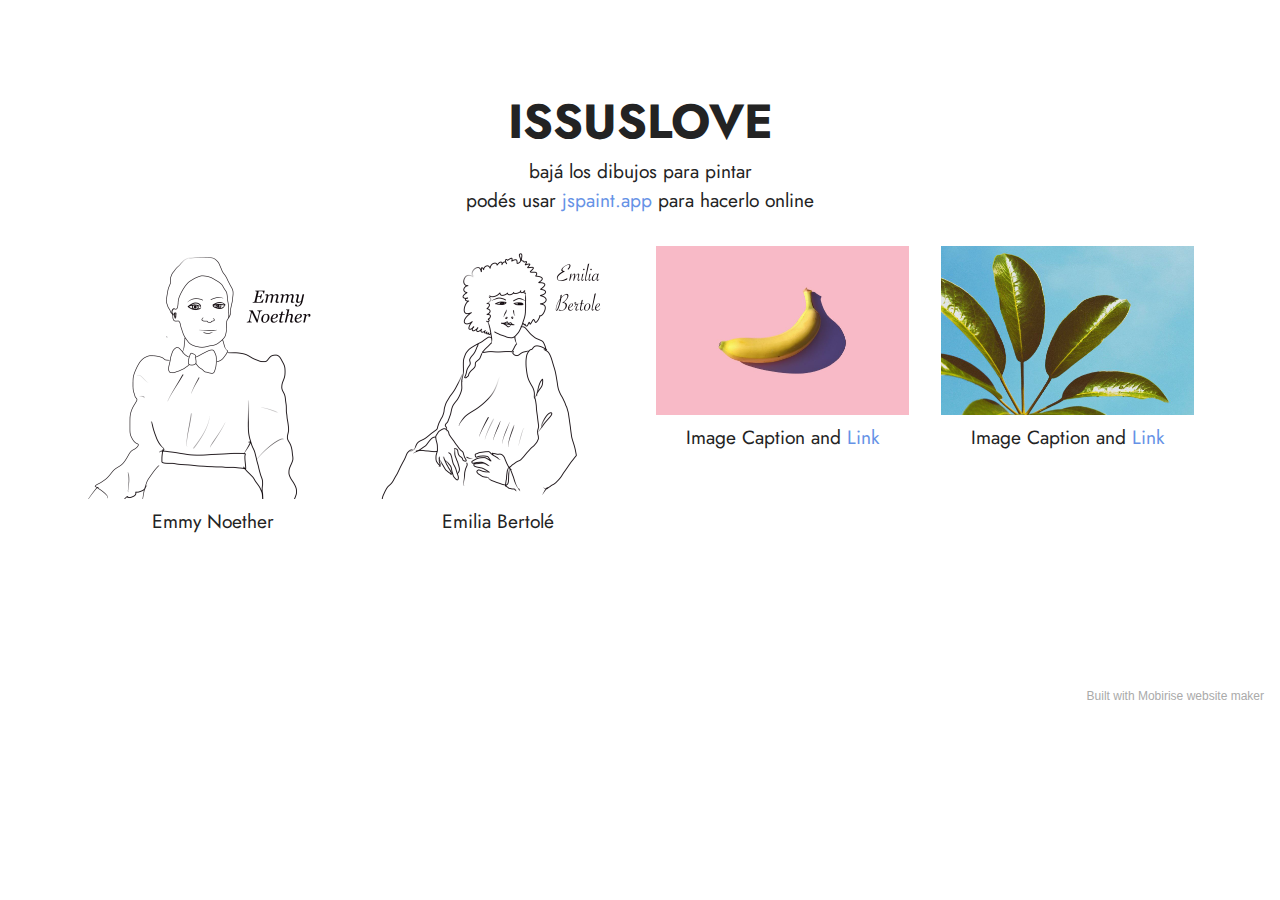
==== index.html @ 155d6efa "Emilia" ====
<!DOCTYPE html>
<html  >
<head>
  <!-- Site made with Mobirise Website Builder v5.3.0, https://mobirise.com -->
  <meta charset="UTF-8">
  <meta http-equiv="X-UA-Compatible" content="IE=edge">
  <meta name="generator" content="Mobirise v5.3.0, mobirise.com">
  <meta name="viewport" content="width=device-width, initial-scale=1, minimum-scale=1">
  <link rel="shortcut icon" href="assets/images/logo5.png" type="image/x-icon">
  <meta name="description" content="">
  
  
  <title>IssusLove</title>
  <link rel="stylesheet" href="assets/web/assets/mobirise-icons2/mobirise2.css">
  <link rel="stylesheet" href="assets/tether/tether.min.css">
  <link rel="stylesheet" href="assets/bootstrap/css/bootstrap.min.css">
  <link rel="stylesheet" href="assets/bootstrap/css/bootstrap-grid.min.css">
  <link rel="stylesheet" href="assets/bootstrap/css/bootstrap-reboot.min.css">
  <link rel="stylesheet" href="assets/theme/css/style.css">
  <link rel="preload" as="style" href="assets/mobirise/css/mbr-additional.css"><link rel="stylesheet" href="assets/mobirise/css/mbr-additional.css" type="text/css">
  
  
  
  
</head>
<body>
  
  <section class="gallery5 mbr-gallery cid-ssvlmfE2ii" id="gallery5-q">
    

    

    <div class="container">
        <div class="mbr-section-head">
            <h3 class="mbr-section-title mbr-fonts-style align-center m-0 display-2"><strong>ISSUSLOVE</strong></h3>
            <h4 class="mbr-section-subtitle mbr-fonts-style align-center mb-0 mt-2 display-7">bajá los dibujos para pintar<br>podés usar<a href="http://jspaint.app" class="text-primary" target="_blank"> jspaint.app</a> para hacerlo online</h4>
        </div>
        <div class="row mbr-gallery mt-4">
            <div class="col-12 col-md-6 col-lg-3 item gallery-image">
                <div class="item-wrapper" data-toggle="modal" data-target="#ssvDcopRQl-modal">
                    <img class="w-100" src="assets/images/emmy-506x506.png" alt="" data-slide-to="0" data-target="#lb-ssvDcopRQl">
                    <div class="icon-wrapper">
                        <span class="mobi-mbri mobi-mbri-search mbr-iconfont mbr-iconfont-btn"></span>
                    </div>
                </div>
                <h6 class="mbr-item-subtitle mbr-fonts-style align-center mb-2 mt-2 display-7">Emmy Noether</h6>
            </div>
            <div class="col-12 col-md-6 col-lg-3 item gallery-image">
                <div class="item-wrapper" data-toggle="modal" data-target="#ssvDcopRQl-modal">
                    <img class="w-100" src="assets/images/emilia-506x506.png" alt="" data-slide-to="1" data-target="#lb-ssvDcopRQl">
                    <div class="icon-wrapper">
                        <span class="mobi-mbri mobi-mbri-search mbr-iconfont mbr-iconfont-btn"></span>
                    </div>
                </div>
                <h6 class="mbr-item-subtitle mbr-fonts-style align-center mb-2 mt-2 display-7">Emilia Bertolé</h6>
            </div>
            <div class="col-12 col-md-6 col-lg-3 item gallery-image">
                <div class="item-wrapper" data-toggle="modal" data-target="#ssvDcopRQl-modal">
                    <img class="w-100" src="assets/images/features3.jpg" alt="" data-slide-to="2" data-target="#lb-ssvDcopRQl">
                    <div class="icon-wrapper">
                        <span class="mobi-mbri mobi-mbri-search mbr-iconfont mbr-iconfont-btn"></span>
                    </div>
                </div>
                <h6 class="mbr-item-subtitle mbr-fonts-style align-center mb-2 mt-2 display-7">
                    Image Caption and <a href="#" class="text-primary">Link</a>
                </h6>
            </div>
            <div class="col-12 col-md-6 col-lg-3 item gallery-image">
                <div class="item-wrapper" data-toggle="modal" data-target="#ssvDcopRQl-modal">
                    <img class="w-100" src="assets/images/features4.jpg" alt="" data-slide-to="3" data-target="#lb-ssvDcopRQl">
                    <div class="icon-wrapper">
                        <span class="mobi-mbri mobi-mbri-search mbr-iconfont mbr-iconfont-btn"></span>
                    </div>
                </div>
                <h6 class="mbr-item-subtitle mbr-fonts-style align-center mb-2 mt-2 display-7">
                    Image Caption and <a href="#" class="text-primary">Link</a>
                </h6>
            </div>
        </div>

        <div class="modal mbr-slider" tabindex="-1" role="dialog" aria-hidden="true" id="ssvDcopRQl-modal">
            <div class="modal-dialog" role="document">
                <div class="modal-content">
                    <div class="modal-body">
                        <div class="carousel slide" id="lb-ssvDcopRQl" data-interval="5000">
                            <div class="carousel-inner">
                                <div class="carousel-item active">
                                    <img class="d-block w-100" src="assets/images/emmy-506x506.png" alt="">
                                </div>
                                <div class="carousel-item">
                                    <img class="d-block w-100" src="assets/images/emilia-506x506.png" alt="">
                                </div>
                                <div class="carousel-item">
                                    <img class="d-block w-100" src="assets/images/features3.jpg" alt="">
                                </div>
                                <div class="carousel-item">
                                    <img class="d-block w-100" src="assets/images/features4.jpg" alt="">
                                </div>
                            </div>
                            <ol class="carousel-indicators">
                                <li data-slide-to="0" class="active" data-target="#lb-ssvDcopRQl"></li>
                                <li data-slide-to="1" data-target="#lb-ssvDcopRQl"></li>
                                <li data-slide-to="2" data-target="#lb-ssvDcopRQl"></li>
                                <li data-slide-to="3" data-target="#lb-ssvDcopRQl"></li>
                            </ol>
                            <a role="button" href="" class="close" data-dismiss="modal" aria-label="Close">
                            </a>
                            <a class="carousel-control-prev carousel-control" role="button" data-slide="prev" href="#lb-ssvDcopRQl">
                                <span class="mobi-mbri mobi-mbri-arrow-prev" aria-hidden="true"></span>
                                <span class="sr-only">Previous</span>
                            </a>
                            <a class="carousel-control-next carousel-control" role="button" data-slide="next" href="#lb-ssvDcopRQl">
                                <span class="mobi-mbri mobi-mbri-arrow-next" aria-hidden="true"></span>
                                <span class="sr-only">Next</span>
                            </a>
                        </div>
                    </div>
                </div>
            </div>
        </div>
    </div>
</section><section style="background-color: #fff; font-family: -apple-system, BlinkMacSystemFont, 'Segoe UI', 'Roboto', 'Helvetica Neue', Arial, sans-serif; color:#aaa; font-size:12px; padding: 0; align-items: center; display: flex;"><a href="https://mobirise.site/q" style="flex: 1 1; height: 3rem; padding-left: 1rem;"></a><p style="flex: 0 0 auto; margin:0; padding-right:1rem;"><a href="https://mobirise.site/i" style="color:#aaa;">Built with Mobirise</a> website maker</p></section><script src="assets/web/assets/jquery/jquery.min.js"></script>  <script src="assets/popper/popper.min.js"></script>  <script src="assets/tether/tether.min.js"></script>  <script src="assets/bootstrap/js/bootstrap.min.js"></script>  <script src="assets/smoothscroll/smooth-scroll.js"></script>  <script src="assets/theme/js/script.js"></script>  
  
  
</body>
</html>
---- assets/web/assets/mobirise-icons2/mobirise2.css ----
@font-face {
  font-family: 'Moririse2';
  font-display: swap;
  src:  url('mobirise2.eot?f2bix4');
  src:  url('mobirise2.eot?f2bix4#iefix') format('embedded-opentype'),
    url('mobirise2.ttf?f2bix4') format('truetype'),
    url('mobirise2.woff?f2bix4') format('woff'),
    url('mobirise2.svg?f2bix4#mobirise2') format('svg');
  font-weight: normal;
  font-style: normal;
}

[class^="mobi-"], [class*=" mobi-"] {
  /* use !important to prevent issues with browser extensions that change fonts */
  font-family: 'Moririse2' !important;
  speak: none;
  font-style: normal;
  font-weight: normal;
  font-variant: normal;
  text-transform: none;
  line-height: 1;

  /* Better Font Rendering =========== */
  -webkit-font-smoothing: antialiased;
  -moz-osx-font-smoothing: grayscale;
}

.mobi-mbri-add-submenu:before {
  content: "\e900";
}
.mobi-mbri-alert:before {
  content: "\e901";
}
.mobi-mbri-align-center:before {
  content: "\e902";
}
.mobi-mbri-align-justify:before {
  content: "\e903";
}
.mobi-mbri-align-left:before {
  content: "\e904";
}
.mobi-mbri-align-right:before {
  content: "\e905";
}
.mobi-mbri-android:before {
  content: "\e906";
}
.mobi-mbri-apple:before {
  content: "\e907";
}
.mobi-mbri-arrow-down:before {
  content: "\e908";
}
.mobi-mbri-arrow-next:before {
  content: "\e909";
}
.mobi-mbri-arrow-prev:before {
  content: "\e90a";
}
.mobi-mbri-arrow-up:before {
  content: "\e90b";
}
.mobi-mbri-bold:before {
  content: "\e90c";
}
.mobi-mbri-bookmark:before {
  content: "\e90d";
}
.mobi-mbri-bootstrap:before {
  content: "\e90e";
}
.mobi-mbri-briefcase:before {
  content: "\e90f";
}
.mobi-mbri-browse:before {
  content: "\e910";
}
.mobi-mbri-bulleted-list:before {
  content: "\e911";
}
.mobi-mbri-calendar:before {
  content: "\e912";
}
.mobi-mbri-camera:before {
  content: "\e913";
}
.mobi-mbri-cart-add:before {
  content: "\e914";
}
.mobi-mbri-cart-full:before {
  content: "\e915";
}
.mobi-mbri-cash:before {
  content: "\e916";
}
.mobi-mbri-change-style:before {
  content: "\e917";
}
.mobi-mbri-chat:before {
  content: "\e918";
}
.mobi-mbri-clock:before {
  content: "\e919";
}
.mobi-mbri-close:before {
  content: "\e91a";
}
.mobi-mbri-cloud:before {
  content: "\e91b";
}
.mobi-mbri-code:before {
  content: "\e91c";
}
.mobi-mbri-contact-form:before {
  content: "\e91d";
}
.mobi-mbri-credit-card:before {
  content: "\e91e";
}
.mobi-mbri-cursor-click:before {
  content: "\e91f";
}
.mobi-mbri-cust-feedback:before {
  content: "\e920";
}
.mobi-mbri-database:before {
  content: "\e921";
}
.mobi-mbri-delivery:before {
  content: "\e922";
}
.mobi-mbri-desktop:before {
  content: "\e923";
}
.mobi-mbri-devices:before {
  content: "\e924";
}
.mobi-mbri-down:before {
  content: "\e925";
}
.mobi-mbri-download-2:before {
  content: "\e926";
}
.mobi-mbri-download:before {
  content: "\e927";
}
.mobi-mbri-drag-n-drop-2:before {
  content: "\e928";
}
.mobi-mbri-drag-n-drop:before {
  content: "\e929";
}
.mobi-mbri-edit-2:before {
  content: "\e92a";
}
.mobi-mbri-edit:before {
  content: "\e92b";
}
.mobi-mbri-error:before {
  content: "\e92c";
}
.mobi-mbri-extension:before {
  content: "\e92d";
}
.mobi-mbri-features:before {
  content: "\e92e";
}
.mobi-mbri-file:before {
  content: "\e92f";
}
.mobi-mbri-flag:before {
  content: "\e930";
}
.mobi-mbri-folder:before {
  content: "\e931";
}
.mobi-mbri-gift:before {
  content: "\e932";
}
.mobi-mbri-github:before {
  content: "\e933";
}
.mobi-mbri-globe-2:before {
  content: "\e934";
}
.mobi-mbri-globe:before {
  content: "\e935";
}
.mobi-mbri-growing-chart:before {
  content: "\e936";
}
.mobi-mbri-hearth:before {
  content: "\e937";
}
.mobi-mbri-help:before {
  content: "\e938";
}
.mobi-mbri-home:before {
  content: "\e939";
}
.mobi-mbri-hot-cup:before {
  content: "\e93a";
}
.mobi-mbri-idea:before {
  content: "\e93b";
}
.mobi-mbri-image-gallery:before {
  content: "\e93c";
}
.mobi-mbri-image-slider:before {
  content: "\e93d";
}
.mobi-mbri-info:before {
  content: "\e93e";
}
.mobi-mbri-italic:before {
  content: "\e93f";
}
.mobi-mbri-key:before {
  content: "\e940";
}
.mobi-mbri-laptop:before {
  content: "\e941";
}
.mobi-mbri-layers:before {
  content: "\e942";
}
.mobi-mbri-left-right:before {
  content: "\e943";
}
.mobi-mbri-left:before {
  content: "\e944";
}
.mobi-mbri-letter:before {
  content: "\e945";
}
.mobi-mbri-like:before {
  content: "\e946";
}
.mobi-mbri-link:before {
  content: "\e947";
}
.mobi-mbri-lock:before {
  content: "\e948";
}
.mobi-mbri-login:before {
  content: "\e949";
}
.mobi-mbri-logout:before {
  content: "\e94a";
}
.mobi-mbri-magic-stick:before {
  content: "\e94b";
}
.mobi-mbri-map-pin:before {
  content: "\e94c";
}
.mobi-mbri-menu:before {
  content: "\e94d";
}
.mobi-mbri-mobile-2:before {
  content: "\e94e";
}
.mobi-mbri-mobile-horizontal:before {
  content: "\e94f";
}
.mobi-mbri-mobile:before {
  content: "\e950";
}
.mobi-mbri-mobirise:before {
  content: "\e951";
}
.mobi-mbri-more-horizontal:before {
  content: "\e952";
}
.mobi-mbri-more-vertical:before {
  content: "\e953";
}
.mobi-mbri-music:before {
  content: "\e954";
}
.mobi-mbri-new-file:before {
  content: "\e955";
}
.mobi-mbri-numbered-list:before {
  content: "\e956";
}
.mobi-mbri-opened-folder:before {
  content: "\e957";
}
.mobi-mbri-pages:before {
  content: "\e958";
}
.mobi-mbri-paper-plane:before {
  content: "\e959";
}
.mobi-mbri-paperclip:before {
  content: "\e95a";
}
.mobi-mbri-phone:before {
  content: "\e95b";
}
.mobi-mbri-photo:before {
  content: "\e95c";
}
.mobi-mbri-photos:before {
  content: "\e95d";
}
.mobi-mbri-pin:before {
  content: "\e95e";
}
.mobi-mbri-play:before {
  content: "\e95f";
}
.mobi-mbri-plus:before {
  content: "\e960";
}
.mobi-mbri-preview:before {
  content: "\e961";
}
.mobi-mbri-print:before {
  content: "\e962";
}
.mobi-mbri-protect:before {
  content: "\e963";
}
.mobi-mbri-question:before {
  content: "\e964";
}
.mobi-mbri-quote-left:before {
  content: "\e965";
}
.mobi-mbri-quote-right:before {
  content: "\e966";
}
.mobi-mbri-redo:before {
  content: "\e967";
}
.mobi-mbri-refresh:before {
  content: "\e968";
}
.mobi-mbri-responsive-2:before {
  content: "\e969";
}
.mobi-mbri-responsive:before {
  content: "\e96a";
}
.mobi-mbri-right:before {
  content: "\e96b";
}
.mobi-mbri-rocket:before {
  content: "\e96c";
}
.mobi-mbri-sad-face:before {
  content: "\e96d";
}
.mobi-mbri-sale:before {
  content: "\e96e";
}
.mobi-mbri-save:before {
  content: "\e96f";
}
.mobi-mbri-search:before {
  content: "\e970";
}
.mobi-mbri-setting-2:before {
  content: "\e971";
}
.mobi-mbri-setting-3:before {
  content: "\e972";
}
.mobi-mbri-setting:before {
  content: "\e973";
}
.mobi-mbri-share:before {
  content: "\e974";
}
.mobi-mbri-shopping-bag:before {
  content: "\e975";
}
.mobi-mbri-shopping-basket:before {
  content: "\e976";
}
.mobi-mbri-shopping-cart:before {
  content: "\e977";
}
.mobi-mbri-sites:before {
  content: "\e978";
}
.mobi-mbri-smile-face:before {
  content: "\e979";
}
.mobi-mbri-speed:before {
  content: "\e97a";
}
.mobi-mbri-star:before {
  content: "\e97b";
}
.mobi-mbri-success:before {
  content: "\e97c";
}
.mobi-mbri-sun:before {
  content: "\e97d";
}
.mobi-mbri-sun2:before {
  content: "\e97e";
}
.mobi-mbri-tablet-vertical:before {
  content: "\e97f";
}
.mobi-mbri-tablet:before {
  content: "\e980";
}
.mobi-mbri-target:before {
  content: "\e981";
}
.mobi-mbri-timer:before {
  content: "\e982";
}
.mobi-mbri-to-ftp:before {
  content: "\e983";
}
.mobi-mbri-to-local-drive:before {
  content: "\e984";
}
.mobi-mbri-touch-swipe:before {
  content: "\e985";
}
.mobi-mbri-touch:before {
  content: "\e986";
}
.mobi-mbri-trash:before {
  content: "\e987";
}
.mobi-mbri-underline:before {
  content: "\e988";
}
.mobi-mbri-undo:before {
  content: "\e989";
}
.mobi-mbri-unlink:before {
  content: "\e98a";
}
.mobi-mbri-unlock:before {
  content: "\e98b";
}
.mobi-mbri-up-down:before {
  content: "\e98c";
}
.mobi-mbri-up:before {
  content: "\e98d";
}
.mobi-mbri-update:before {
  content: "\e98e";
}
.mobi-mbri-upload-2:before {
  content: "\e98f";
}
.mobi-mbri-upload:before {
  content: "\e990";
}
.mobi-mbri-user-2:before {
  content: "\e991";
}
.mobi-mbri-user:before {
  content: "\e992";
}
.mobi-mbri-users:before {
  content: "\e993";
}
.mobi-mbri-video-play:before {
  content: "\e994";
}
.mobi-mbri-video:before {
  content: "\e995";
}
.mobi-mbri-watch:before {
  content: "\e996";
}
.mobi-mbri-website-theme-2:before {
  content: "\e997";
}
.mobi-mbri-website-theme:before {
  content: "\e998";
}
.mobi-mbri-wifi:before {
  content: "\e999";
}
.mobi-mbri-windows:before {
  content: "\e99a";
}
.mobi-mbri-zoom-in:before {
  content: "\e99b";
}
.mobi-mbri-zoom-out:before {
  content: "\e99c";
}
---- assets/theme/css/style.css ----
@charset "UTF-8";
section {
  background-color: #ffffff;
}

body {
  font-style: normal;
  line-height: 1.5;
  font-weight: 400;
  color: #232323;
  position: relative;
}

section,
.container,
.container-fluid {
  position: relative;
  word-wrap: break-word;
}

a.mbr-iconfont:hover {
  text-decoration: none;
}

.article .lead p,
.article .lead ul,
.article .lead ol,
.article .lead pre,
.article .lead blockquote {
  margin-bottom: 0;
}

a {
  font-style: normal;
  font-weight: 400;
  cursor: pointer;
}
a, a:hover {
  text-decoration: none;
}

.mbr-section-title {
  font-style: normal;
  line-height: 1.3;
}

.mbr-section-subtitle {
  line-height: 1.3;
}

.mbr-text {
  font-style: normal;
  line-height: 1.7;
}

h1,
h2,
h3,
h4,
h5,
h6,
.display-1,
.display-2,
.display-4,
.display-5,
.display-7,
span,
p,
a {
  line-height: 1;
  word-break: break-word;
  word-wrap: break-word;
  font-weight: 400;
}

b,
strong {
  font-weight: bold;
}

input:-webkit-autofill, input:-webkit-autofill:hover, input:-webkit-autofill:focus, input:-webkit-autofill:active {
  transition-delay: 9999s;
  -webkit-transition-property: background-color, color;
  transition-property: background-color, color;
}

textarea[type=hidden] {
  display: none;
}

section {
  background-position: 50% 50%;
  background-repeat: no-repeat;
  background-size: cover;
}
section .mbr-background-video,
section .mbr-background-video-preview {
  position: absolute;
  bottom: 0;
  left: 0;
  right: 0;
  top: 0;
}

.hidden {
  visibility: hidden;
}

.mbr-z-index20 {
  z-index: 20;
}

/*! Base colors */
.mbr-white {
  color: #ffffff;
}

.mbr-black {
  color: #111111;
}

.mbr-bg-white {
  background-color: #ffffff;
}

.mbr-bg-black {
  background-color: #000000;
}

/*! Text-aligns */
.align-left {
  text-align: left;
}

.align-center {
  text-align: center;
}

.align-right {
  text-align: right;
}

/*! Font-weight  */
.mbr-light {
  font-weight: 300;
}

.mbr-regular {
  font-weight: 400;
}

.mbr-semibold {
  font-weight: 500;
}

.mbr-bold {
  font-weight: 700;
}

/*! Media  */
.media-content {
  flex-basis: 100%;
}

.media-container-row {
  display: flex;
  flex-direction: row;
  flex-wrap: wrap;
  justify-content: center;
  align-content: center;
  align-items: start;
}
.media-container-row .media-size-item {
  width: 400px;
}

.media-container-column {
  display: flex;
  flex-direction: column;
  flex-wrap: wrap;
  justify-content: center;
  align-content: center;
  align-items: stretch;
}
.media-container-column > * {
  width: 100%;
}

@media (min-width: 992px) {
  .media-container-row {
    flex-wrap: nowrap;
  }
}
figure {
  margin-bottom: 0;
  overflow: hidden;
}

figure[mbr-media-size] {
  transition: width 0.1s;
}

img,
iframe {
  display: block;
  width: 100%;
}

.card {
  background-color: transparent;
  border: none;
}

.card-box {
  width: 100%;
}

.card-img {
  text-align: center;
  flex-shrink: 0;
  -webkit-flex-shrink: 0;
}

.media {
  max-width: 100%;
  margin: 0 auto;
}

.mbr-figure {
  align-self: center;
}

.media-container > div {
  max-width: 100%;
}

.mbr-figure img,
.card-img img {
  width: 100%;
}

@media (max-width: 991px) {
  .media-size-item {
    width: auto !important;
  }

  .media {
    width: auto;
  }

  .mbr-figure {
    width: 100% !important;
  }
}
/*! Buttons */
.mbr-section-btn {
  margin-left: -0.6rem;
  margin-right: -0.6rem;
  font-size: 0;
}

.btn {
  font-weight: 600;
  border-width: 1px;
  font-style: normal;
  margin: 0.6rem 0.6rem;
  white-space: normal;
  transition: all 0.2s ease-in-out;
  display: inline-flex;
  align-items: center;
  justify-content: center;
  word-break: break-word;
}

.btn-sm {
  font-weight: 600;
  letter-spacing: 0px;
  transition: all 0.3s ease-in-out;
}

.btn-md {
  font-weight: 600;
  letter-spacing: 0px;
  transition: all 0.3s ease-in-out;
}

.btn-lg {
  font-weight: 600;
  letter-spacing: 0px;
  transition: all 0.3s ease-in-out;
}

.btn-form {
  margin: 0;
}
.btn-form:hover {
  cursor: pointer;
}

nav .mbr-section-btn {
  margin-left: 0rem;
  margin-right: 0rem;
}

/*! Btn icon margin */
.btn .mbr-iconfont,
.btn.btn-sm .mbr-iconfont {
  order: 1;
  cursor: pointer;
  margin-left: 0.5rem;
  vertical-align: sub;
}

.btn.btn-md .mbr-iconfont,
.btn.btn-md .mbr-iconfont {
  margin-left: 0.8rem;
}

.mbr-regular {
  font-weight: 400;
}

.mbr-semibold {
  font-weight: 500;
}

.mbr-bold {
  font-weight: 700;
}

[type=submit] {
  -webkit-appearance: none;
}

/*! Full-screen */
.mbr-fullscreen .mbr-overlay {
  min-height: 100vh;
}

.mbr-fullscreen {
  display: flex;
  display: -moz-flex;
  display: -ms-flex;
  display: -o-flex;
  align-items: center;
  min-height: 100vh;
  padding-top: 3rem;
  padding-bottom: 3rem;
}

/*! Map */
.map {
  height: 25rem;
  position: relative;
}
.map iframe {
  width: 100%;
  height: 100%;
}

/*! Scroll to top arrow */
.mbr-arrow-up {
  bottom: 25px;
  right: 90px;
  position: fixed;
  text-align: right;
  z-index: 5000;
  color: #ffffff;
  font-size: 22px;
}

.mbr-arrow-up a {
  background: rgba(0, 0, 0, 0.2);
  border-radius: 50%;
  color: #fff;
  display: inline-block;
  height: 60px;
  width: 60px;
  border: 2px solid #fff;
  outline-style: none !important;
  position: relative;
  text-decoration: none;
  transition: all 0.3s ease-in-out;
  cursor: pointer;
  text-align: center;
}
.mbr-arrow-up a:hover {
  background-color: rgba(0, 0, 0, 0.4);
}
.mbr-arrow-up a i {
  line-height: 60px;
}

.mbr-arrow-up-icon {
  display: block;
  color: #fff;
}

.mbr-arrow-up-icon::before {
  content: "›";
  display: inline-block;
  font-family: serif;
  font-size: 22px;
  line-height: 1;
  font-style: normal;
  position: relative;
  top: 6px;
  left: -4px;
  transform: rotate(-90deg);
}

/*! Arrow Down */
.mbr-arrow {
  position: absolute;
  bottom: 45px;
  left: 50%;
  width: 60px;
  height: 60px;
  cursor: pointer;
  background-color: rgba(80, 80, 80, 0.5);
  border-radius: 50%;
  transform: translateX(-50%);
}
@media (max-width: 767px) {
  .mbr-arrow {
    display: none;
  }
}
.mbr-arrow > a {
  display: inline-block;
  text-decoration: none;
  outline-style: none;
  -webkit-animation: arrowdown 1.7s ease-in-out infinite;
          animation: arrowdown 1.7s ease-in-out infinite;
  color: #ffffff;
}
.mbr-arrow > a > i {
  position: absolute;
  top: -2px;
  left: 15px;
  font-size: 2rem;
}

#scrollToTop a i::before {
  content: "";
  position: absolute;
  display: block;
  border-bottom: 2.5px solid #fff;
  border-left: 2.5px solid #fff;
  width: 27.8%;
  height: 27.8%;
  left: 50%;
  top: 51%;
  transform: translateY(-30%) translateX(-50%) rotate(135deg);
}

@keyframes arrowdown {
  0% {
    transform: translateY(0px);
  }
  50% {
    transform: translateY(-5px);
  }
  100% {
    transform: translateY(0px);
  }
}
@-webkit-keyframes arrowdown {
  0% {
    transform: translateY(0px);
  }
  50% {
    transform: translateY(-5px);
  }
  100% {
    transform: translateY(0px);
  }
}
@media (max-width: 500px) {
  .mbr-arrow-up {
    left: 0;
    right: 0;
    text-align: center;
  }
}
/*Gradients animation*/
@keyframes gradient-animation {
  from {
    background-position: 0% 100%;
    -webkit-animation-timing-function: ease-in-out;
            animation-timing-function: ease-in-out;
  }
  to {
    background-position: 100% 0%;
    -webkit-animation-timing-function: ease-in-out;
            animation-timing-function: ease-in-out;
  }
}
@-webkit-keyframes gradient-animation {
  from {
    background-position: 0% 100%;
    -webkit-animation-timing-function: ease-in-out;
            animation-timing-function: ease-in-out;
  }
  to {
    background-position: 100% 0%;
    -webkit-animation-timing-function: ease-in-out;
            animation-timing-function: ease-in-out;
  }
}
.bg-gradient {
  background-size: 200% 200%;
  animation: gradient-animation 5s infinite alternate;
  -webkit-animation: gradient-animation 5s infinite alternate;
}

.menu .navbar-brand {
  display: -webkit-flex;
}
.menu .navbar-brand span {
  display: flex;
  display: -webkit-flex;
}
.menu .navbar-brand .navbar-caption-wrap {
  display: -webkit-flex;
}
.menu .navbar-brand .navbar-logo img {
  display: -webkit-flex;
  width: auto;
}
@media (min-width: 768px) and (max-width: 991px) {
  .menu .navbar-toggleable-sm .navbar-nav {
    display: -ms-flexbox;
  }
}
@media (max-width: 991px) {
  .menu .navbar-collapse {
    max-height: 93.5vh;
  }
  .menu .navbar-collapse.show {
    overflow: auto;
  }
}
@media (min-width: 992px) {
  .menu .navbar-nav.nav-dropdown {
    display: -webkit-flex;
  }
  .menu .navbar-toggleable-sm .navbar-collapse {
    display: -webkit-flex !important;
  }
  .menu .collapsed .navbar-collapse {
    max-height: 93.5vh;
  }
  .menu .collapsed .navbar-collapse.show {
    overflow: auto;
  }
}
@media (max-width: 767px) {
  .menu .navbar-collapse {
    max-height: 80vh;
  }
}

.nav-link .mbr-iconfont {
  margin-right: 0.5rem;
}

.navbar {
  display: -webkit-flex;
  -webkit-flex-wrap: wrap;
  -webkit-align-items: center;
  -webkit-justify-content: space-between;
}

.navbar-collapse {
  -webkit-flex-basis: 100%;
  -webkit-flex-grow: 1;
  -webkit-align-items: center;
}

.nav-dropdown .link {
  padding: 0.667em 1.667em !important;
  margin: 0 !important;
}

.nav {
  display: -webkit-flex;
  -webkit-flex-wrap: wrap;
}

.row {
  display: -webkit-flex;
  -webkit-flex-wrap: wrap;
}

.justify-content-center {
  -webkit-justify-content: center;
}

.form-inline {
  display: -webkit-flex;
}

.card-wrapper {
  -webkit-flex: 1;
}

.carousel-control {
  z-index: 10;
  display: -webkit-flex;
}

.carousel-controls {
  display: -webkit-flex;
}

.media {
  display: -webkit-flex;
}

.form-group:focus {
  outline: none;
}

.jq-selectbox__select {
  padding: 7px 0;
  position: relative;
}

.jq-selectbox__dropdown {
  overflow: hidden;
  border-radius: 10px;
  position: absolute;
  top: 100%;
  left: 0 !important;
  width: 100% !important;
}

.jq-selectbox__trigger-arrow {
  right: 0;
  transform: translateY(-50%);
}

.jq-selectbox li {
  padding: 1.07em 0.5em;
}

input[type=range] {
  padding-left: 0 !important;
  padding-right: 0 !important;
}

.modal-dialog,
.modal-content {
  height: 100%;
}

.modal-dialog .carousel-inner {
  height: calc(100vh - 1.75rem);
}
@media (max-width: 575px) {
  .modal-dialog .carousel-inner {
    height: calc(100vh - 1rem);
  }
}

.carousel-item {
  text-align: center;
}

.carousel-item img {
  margin: auto;
}

.navbar-toggler {
  align-self: flex-start;
  padding: 0.25rem 0.75rem;
  font-size: 1.25rem;
  line-height: 1;
  background: transparent;
  border: 1px solid transparent;
  border-radius: 0.25rem;
}

.navbar-toggler:focus,
.navbar-toggler:hover {
  text-decoration: none;
}

.navbar-toggler-icon {
  display: inline-block;
  width: 1.5em;
  height: 1.5em;
  vertical-align: middle;
  content: "";
  background: no-repeat center center;
  background-size: 100% 100%;
}

.navbar-toggler-left {
  position: absolute;
  left: 1rem;
}

.navbar-toggler-right {
  position: absolute;
  right: 1rem;
}

.card-img {
  width: auto;
}

.menu .navbar.collapsed:not(.beta-menu) {
  flex-direction: column;
}

.carousel-item.active,
.carousel-item-next,
.carousel-item-prev {
  display: flex;
}

.note-air-layout .dropup .dropdown-menu,
.note-air-layout .navbar-fixed-bottom .dropdown .dropdown-menu {
  bottom: initial !important;
}

html,
body {
  height: auto;
  min-height: 100vh;
}

.dropup .dropdown-toggle::after {
  display: none;
}

.form-asterisk {
  font-family: initial;
  position: absolute;
  top: -2px;
  font-weight: normal;
}

.form-control-label {
  position: relative;
  cursor: pointer;
  margin-bottom: 0.357em;
  padding: 0;
}

.alert {
  color: #ffffff;
  border-radius: 0;
  border: 0;
  font-size: 1.1rem;
  line-height: 1.5;
  margin-bottom: 1.875rem;
  padding: 1.25rem;
  position: relative;
  text-align: center;
}
.alert.alert-form::after {
  background-color: inherit;
  bottom: -7px;
  content: "";
  display: block;
  height: 14px;
  left: 50%;
  margin-left: -7px;
  position: absolute;
  transform: rotate(45deg);
  width: 14px;
}

.form-control {
  background-color: #ffffff;
  background-clip: border-box;
  color: #232323;
  line-height: 1rem !important;
  height: auto;
  padding: 0.6rem 1.2rem;
  transition: border-color 0.25s ease 0s;
  border: 1px solid transparent !important;
  border-radius: 4px;
  box-shadow: rgba(0, 0, 0, 0.07) 0px 1px 1px 0px, rgba(0, 0, 0, 0.07) 0px 1px 3px 0px, rgba(0, 0, 0, 0.03) 0px 0px 0px 1px;
}
.form-active .form-control:invalid {
  border-color: red;
}

form .row {
  margin-left: -0.6rem;
  margin-right: -0.6rem;
}
form .row [class*=col] {
  padding-left: 0.6rem;
  padding-right: 0.6rem;
}

form .mbr-section-btn {
  margin: 0;
  padding-left: 0.6rem;
  padding-right: 0.6rem;
}

form .btn {
  display: flex;
  padding: 0.6rem 1.2rem;
  margin: 0;
}

form .form-check-input {
  margin-top: 0.5;
}

textarea.form-control {
  line-height: 1.5rem !important;
}

.form-group {
  margin-bottom: 1.2rem;
}

.form-control,
form .btn {
  min-height: 48px;
}

.gdpr-block label span.textGDPR input[name=gdpr] {
  top: 7px;
}

.form-control:focus {
  box-shadow: none;
}

:focus {
  outline: none;
}

.mbr-overlay {
  background-color: #000;
  bottom: 0;
  left: 0;
  opacity: 0.5;
  position: absolute;
  right: 0;
  top: 0;
  z-index: 0;
  pointer-events: none;
}

blockquote {
  font-style: italic;
  padding: 3rem;
  font-size: 1.09rem;
  position: relative;
  border-left: 3px solid;
}

ul,
ol,
pre,
blockquote {
  margin-bottom: 2.3125rem;
}

.mt-4 {
  margin-top: 2rem !important;
}

.mb-4 {
  margin-bottom: 2rem !important;
}

@media (min-width: 992px) {
  .container {
    padding-left: 16px;
    padding-right: 16px;
  }

  .row {
    margin-left: -16px;
    margin-right: -16px;
  }
  .row > [class*=col] {
    padding-left: 16px;
    padding-right: 16px;
  }
}
@media (min-width: 768px) {
  .container-fluid {
    padding-left: 32px;
    padding-right: 32px;
  }
}
@media (min-width: 768px) and (max-width: 991px) {
  .mbr-container {
    padding-left: 32px;
    padding-right: 32px;
  }
}
@media (max-width: 767px) {
  .mbr-container {
    padding-left: 16px;
    padding-right: 16px;
  }
}
.card-wrapper,
.item-wrapper {
  overflow: hidden;
}

.app-video-wrapper > img {
  opacity: 1;
}.engine {
	position: absolute;
	text-indent: -2400px;
	text-align: center;
	padding: 0;
	top: 0;
	left: -2400px;
}
---- assets/mobirise/css/mbr-additional.css ----
@import url(https://fonts.googleapis.com/css?family=Jost:100,200,300,400,500,600,700,800,900,100i,200i,300i,400i,500i,600i,700i,800i,900i&display=swap);





body {
  font-family: Jost;
}
.display-1 {
  font-family: 'Jost', sans-serif;
  font-size: 4.6rem;
  line-height: 1.1;
}
.display-1 > .mbr-iconfont {
  font-size: 5.75rem;
}
.display-2 {
  font-family: 'Jost', sans-serif;
  font-size: 3rem;
  line-height: 1.1;
}
.display-2 > .mbr-iconfont {
  font-size: 3.75rem;
}
.display-4 {
  font-family: 'Jost', sans-serif;
  font-size: 1.1rem;
  line-height: 1.5;
}
.display-4 > .mbr-iconfont {
  font-size: 1.375rem;
}
.display-5 {
  font-family: 'Jost', sans-serif;
  font-size: 2.2rem;
  line-height: 1.5;
}
.display-5 > .mbr-iconfont {
  font-size: 2.75rem;
}
.display-7 {
  font-family: 'Jost', sans-serif;
  font-size: 1.2rem;
  line-height: 1.5;
}
.display-7 > .mbr-iconfont {
  font-size: 1.5rem;
}
/* ---- Fluid typography for mobile devices ---- */
/* 1.4 - font scale ratio ( bootstrap == 1.42857 ) */
/* 100vw - current viewport width */
/* (48 - 20)  48 == 48rem == 768px, 20 == 20rem == 320px(minimal supported viewport) */
/* 0.65 - min scale variable, may vary */
@media (max-width: 992px) {
  .display-1 {
    font-size: 3.68rem;
  }
}
@media (max-width: 768px) {
  .display-1 {
    font-size: 3.22rem;
    font-size: calc( 2.26rem + (4.6 - 2.26) * ((100vw - 20rem) / (48 - 20)));
    line-height: calc( 1.1 * (2.26rem + (4.6 - 2.26) * ((100vw - 20rem) / (48 - 20))));
  }
  .display-2 {
    font-size: 2.4rem;
    font-size: calc( 1.7rem + (3 - 1.7) * ((100vw - 20rem) / (48 - 20)));
    line-height: calc( 1.3 * (1.7rem + (3 - 1.7) * ((100vw - 20rem) / (48 - 20))));
  }
  .display-4 {
    font-size: 0.88rem;
    font-size: calc( 1.0350000000000001rem + (1.1 - 1.0350000000000001) * ((100vw - 20rem) / (48 - 20)));
    line-height: calc( 1.4 * (1.0350000000000001rem + (1.1 - 1.0350000000000001) * ((100vw - 20rem) / (48 - 20))));
  }
  .display-5 {
    font-size: 1.76rem;
    font-size: calc( 1.42rem + (2.2 - 1.42) * ((100vw - 20rem) / (48 - 20)));
    line-height: calc( 1.4 * (1.42rem + (2.2 - 1.42) * ((100vw - 20rem) / (48 - 20))));
  }
  .display-7 {
    font-size: 0.96rem;
    font-size: calc( 1.07rem + (1.2 - 1.07) * ((100vw - 20rem) / (48 - 20)));
    line-height: calc( 1.4 * (1.07rem + (1.2 - 1.07) * ((100vw - 20rem) / (48 - 20))));
  }
}
/* Buttons */
.btn {
  padding: 0.6rem 1.2rem;
  border-radius: 4px;
}
.btn-sm {
  padding: 0.6rem 1.2rem;
  border-radius: 4px;
}
.btn-md {
  padding: 0.6rem 1.2rem;
  border-radius: 4px;
}
.btn-lg {
  padding: 1rem 2.6rem;
  border-radius: 4px;
}
.bg-primary {
  background-color: #6592e6 !important;
}
.bg-success {
  background-color: #40b0bf !important;
}
.bg-info {
  background-color: #47b5ed !important;
}
.bg-warning {
  background-color: #ffe161 !important;
}
.bg-danger {
  background-color: #ff9966 !important;
}
.btn-primary,
.btn-primary:active {
  background-color: #6592e6 !important;
  border-color: #6592e6 !important;
  color: #ffffff !important;
  box-shadow: 0 2px 2px 0 rgba(0, 0, 0, 0.2);
}
.btn-primary:hover,
.btn-primary:focus,
.btn-primary.focus,
.btn-primary.active {
  color: #ffffff !important;
  background-color: #2260d2 !important;
  border-color: #2260d2 !important;
  box-shadow: 0 2px 5px 0 rgba(0, 0, 0, 0.2);
}
.btn-primary.disabled,
.btn-primary:disabled {
  color: #ffffff !important;
  background-color: #2260d2 !important;
  border-color: #2260d2 !important;
}
.btn-secondary,
.btn-secondary:active {
  background-color: #ff6666 !important;
  border-color: #ff6666 !important;
  color: #ffffff !important;
  box-shadow: 0 2px 2px 0 rgba(0, 0, 0, 0.2);
}
.btn-secondary:hover,
.btn-secondary:focus,
.btn-secondary.focus,
.btn-secondary.active {
  color: #ffffff !important;
  background-color: #ff0f0f !important;
  border-color: #ff0f0f !important;
  box-shadow: 0 2px 5px 0 rgba(0, 0, 0, 0.2);
}
.btn-secondary.disabled,
.btn-secondary:disabled {
  color: #ffffff !important;
  background-color: #ff0f0f !important;
  border-color: #ff0f0f !important;
}
.btn-info,
.btn-info:active {
  background-color: #47b5ed !important;
  border-color: #47b5ed !important;
  color: #ffffff !important;
  box-shadow: 0 2px 2px 0 rgba(0, 0, 0, 0.2);
}
.btn-info:hover,
.btn-info:focus,
.btn-info.focus,
.btn-info.active {
  color: #ffffff !important;
  background-color: #148cca !important;
  border-color: #148cca !important;
  box-shadow: 0 2px 5px 0 rgba(0, 0, 0, 0.2);
}
.btn-info.disabled,
.btn-info:disabled {
  color: #ffffff !important;
  background-color: #148cca !important;
  border-color: #148cca !important;
}
.btn-success,
.btn-success:active {
  background-color: #40b0bf !important;
  border-color: #40b0bf !important;
  color: #ffffff !important;
  box-shadow: 0 2px 2px 0 rgba(0, 0, 0, 0.2);
}
.btn-success:hover,
.btn-success:focus,
.btn-success.focus,
.btn-success.active {
  color: #ffffff !important;
  background-color: #2a747e !important;
  border-color: #2a747e !important;
  box-shadow: 0 2px 5px 0 rgba(0, 0, 0, 0.2);
}
.btn-success.disabled,
.btn-success:disabled {
  color: #ffffff !important;
  background-color: #2a747e !important;
  border-color: #2a747e !important;
}
.btn-warning,
.btn-warning:active {
  background-color: #ffe161 !important;
  border-color: #ffe161 !important;
  color: #614f00 !important;
  box-shadow: 0 2px 2px 0 rgba(0, 0, 0, 0.2);
}
.btn-warning:hover,
.btn-warning:focus,
.btn-warning.focus,
.btn-warning.active {
  color: #0a0800 !important;
  background-color: #ffd10a !important;
  border-color: #ffd10a !important;
  box-shadow: 0 2px 5px 0 rgba(0, 0, 0, 0.2);
}
.btn-warning.disabled,
.btn-warning:disabled {
  color: #614f00 !important;
  background-color: #ffd10a !important;
  border-color: #ffd10a !important;
}
.btn-danger,
.btn-danger:active {
  background-color: #ff9966 !important;
  border-color: #ff9966 !important;
  color: #ffffff !important;
  box-shadow: 0 2px 2px 0 rgba(0, 0, 0, 0.2);
}
.btn-danger:hover,
.btn-danger:focus,
.btn-danger.focus,
.btn-danger.active {
  color: #ffffff !important;
  background-color: #ff5f0f !important;
  border-color: #ff5f0f !important;
  box-shadow: 0 2px 5px 0 rgba(0, 0, 0, 0.2);
}
.btn-danger.disabled,
.btn-danger:disabled {
  color: #ffffff !important;
  background-color: #ff5f0f !important;
  border-color: #ff5f0f !important;
}
.btn-white,
.btn-white:active {
  background-color: #fafafa !important;
  border-color: #fafafa !important;
  color: #7a7a7a !important;
  box-shadow: 0 2px 2px 0 rgba(0, 0, 0, 0.2);
}
.btn-white:hover,
.btn-white:focus,
.btn-white.focus,
.btn-white.active {
  color: #4f4f4f !important;
  background-color: #cfcfcf !important;
  border-color: #cfcfcf !important;
  box-shadow: 0 2px 5px 0 rgba(0, 0, 0, 0.2);
}
.btn-white.disabled,
.btn-white:disabled {
  color: #7a7a7a !important;
  background-color: #cfcfcf !important;
  border-color: #cfcfcf !important;
}
.btn-black,
.btn-black:active {
  background-color: #232323 !important;
  border-color: #232323 !important;
  color: #ffffff !important;
  box-shadow: 0 2px 2px 0 rgba(0, 0, 0, 0.2);
}
.btn-black:hover,
.btn-black:focus,
.btn-black.focus,
.btn-black.active {
  color: #ffffff !important;
  background-color: #000000 !important;
  border-color: #000000 !important;
  box-shadow: 0 2px 5px 0 rgba(0, 0, 0, 0.2);
}
.btn-black.disabled,
.btn-black:disabled {
  color: #ffffff !important;
  background-color: #000000 !important;
  border-color: #000000 !important;
}
.btn-primary-outline,
.btn-primary-outline:active {
  background-color: transparent !important;
  border-color: transparent;
  color: #6592e6;
}
.btn-primary-outline:hover,
.btn-primary-outline:focus,
.btn-primary-outline.focus,
.btn-primary-outline.active {
  color: #2260d2 !important;
  background-color: transparent!important;
  border-color: transparent!important;
  box-shadow: none!important;
}
.btn-primary-outline.disabled,
.btn-primary-outline:disabled {
  color: #ffffff !important;
  background-color: #6592e6 !important;
  border-color: #6592e6 !important;
}
.btn-secondary-outline,
.btn-secondary-outline:active {
  background-color: transparent !important;
  border-color: transparent;
  color: #ff6666;
}
.btn-secondary-outline:hover,
.btn-secondary-outline:focus,
.btn-secondary-outline.focus,
.btn-secondary-outline.active {
  color: #ff0f0f !important;
  background-color: transparent!important;
  border-color: transparent!important;
  box-shadow: none!important;
}
.btn-secondary-outline.disabled,
.btn-secondary-outline:disabled {
  color: #ffffff !important;
  background-color: #ff6666 !important;
  border-color: #ff6666 !important;
}
.btn-info-outline,
.btn-info-outline:active {
  background-color: transparent !important;
  border-color: transparent;
  color: #47b5ed;
}
.btn-info-outline:hover,
.btn-info-outline:focus,
.btn-info-outline.focus,
.btn-info-outline.active {
  color: #148cca !important;
  background-color: transparent!important;
  border-color: transparent!important;
  box-shadow: none!important;
}
.btn-info-outline.disabled,
.btn-info-outline:disabled {
  color: #ffffff !important;
  background-color: #47b5ed !important;
  border-color: #47b5ed !important;
}
.btn-success-outline,
.btn-success-outline:active {
  background-color: transparent !important;
  border-color: transparent;
  color: #40b0bf;
}
.btn-success-outline:hover,
.btn-success-outline:focus,
.btn-success-outline.focus,
.btn-success-outline.active {
  color: #2a747e !important;
  background-color: transparent!important;
  border-color: transparent!important;
  box-shadow: none!important;
}
.btn-success-outline.disabled,
.btn-success-outline:disabled {
  color: #ffffff !important;
  background-color: #40b0bf !important;
  border-color: #40b0bf !important;
}
.btn-warning-outline,
.btn-warning-outline:active {
  background-color: transparent !important;
  border-color: transparent;
  color: #ffe161;
}
.btn-warning-outline:hover,
.btn-warning-outline:focus,
.btn-warning-outline.focus,
.btn-warning-outline.active {
  color: #ffd10a !important;
  background-color: transparent!important;
  border-color: transparent!important;
  box-shadow: none!important;
}
.btn-warning-outline.disabled,
.btn-warning-outline:disabled {
  color: #614f00 !important;
  background-color: #ffe161 !important;
  border-color: #ffe161 !important;
}
.btn-danger-outline,
.btn-danger-outline:active {
  background-color: transparent !important;
  border-color: transparent;
  color: #ff9966;
}
.btn-danger-outline:hover,
.btn-danger-outline:focus,
.btn-danger-outline.focus,
.btn-danger-outline.active {
  color: #ff5f0f !important;
  background-color: transparent!important;
  border-color: transparent!important;
  box-shadow: none!important;
}
.btn-danger-outline.disabled,
.btn-danger-outline:disabled {
  color: #ffffff !important;
  background-color: #ff9966 !important;
  border-color: #ff9966 !important;
}
.btn-black-outline,
.btn-black-outline:active {
  background-color: transparent !important;
  border-color: transparent;
  color: #232323;
}
.btn-black-outline:hover,
.btn-black-outline:focus,
.btn-black-outline.focus,
.btn-black-outline.active {
  color: #000000 !important;
  background-color: transparent!important;
  border-color: transparent!important;
  box-shadow: none!important;
}
.btn-black-outline.disabled,
.btn-black-outline:disabled {
  color: #ffffff !important;
  background-color: #232323 !important;
  border-color: #232323 !important;
}
.btn-white-outline,
.btn-white-outline:active {
  background-color: transparent !important;
  border-color: transparent;
  color: #fafafa;
}
.btn-white-outline:hover,
.btn-white-outline:focus,
.btn-white-outline.focus,
.btn-white-outline.active {
  color: #cfcfcf !important;
  background-color: transparent!important;
  border-color: transparent!important;
  box-shadow: none!important;
}
.btn-white-outline.disabled,
.btn-white-outline:disabled {
  color: #7a7a7a !important;
  background-color: #fafafa !important;
  border-color: #fafafa !important;
}
.text-primary {
  color: #6592e6 !important;
}
.text-secondary {
  color: #ff6666 !important;
}
.text-success {
  color: #40b0bf !important;
}
.text-info {
  color: #47b5ed !important;
}
.text-warning {
  color: #ffe161 !important;
}
.text-danger {
  color: #ff9966 !important;
}
.text-white {
  color: #fafafa !important;
}
.text-black {
  color: #232323 !important;
}
a.text-primary:hover,
a.text-primary:focus,
a.text-primary.active {
  color: #205ac5 !important;
}
a.text-secondary:hover,
a.text-secondary:focus,
a.text-secondary.active {
  color: #ff0000 !important;
}
a.text-success:hover,
a.text-success:focus,
a.text-success.active {
  color: #266a73 !important;
}
a.text-info:hover,
a.text-info:focus,
a.text-info.active {
  color: #1283bc !important;
}
a.text-warning:hover,
a.text-warning:focus,
a.text-warning.active {
  color: #facb00 !important;
}
a.text-danger:hover,
a.text-danger:focus,
a.text-danger.active {
  color: #ff5500 !important;
}
a.text-white:hover,
a.text-white:focus,
a.text-white.active {
  color: #c7c7c7 !important;
}
a.text-black:hover,
a.text-black:focus,
a.text-black.active {
  color: #000000 !important;
}
a[class*="text-"]:not(.nav-link):not(.dropdown-item):not([role]):not(.navbar-caption) {
  position: relative;
  background-image: transparent;
  background-size: 10000px 2px;
  background-repeat: no-repeat;
  background-position: 0px 1.2em;
  background-position: -10000px 1.2em;
}
a[class*="text-"]:not(.nav-link):not(.dropdown-item):not([role]):not(.navbar-caption):hover {
  transition: background-position 2s ease-in-out;
  background-image: linear-gradient(currentColor 50%, currentColor 50%);
  background-position: 0px 1.2em;
}
.nav-tabs .nav-link.active {
  color: #6592e6;
}
.nav-tabs .nav-link:not(.active) {
  color: #232323;
}
.alert-success {
  background-color: #70c770;
}
.alert-info {
  background-color: #47b5ed;
}
.alert-warning {
  background-color: #ffe161;
}
.alert-danger {
  background-color: #ff9966;
}
.mbr-gallery-filter li.active .btn {
  background-color: #6592e6;
  border-color: #6592e6;
  color: #ffffff;
}
.mbr-gallery-filter li.active .btn:focus {
  box-shadow: none;
}
a,
a:hover {
  color: #6592e6;
}
.mbr-plan-header.bg-primary .mbr-plan-subtitle,
.mbr-plan-header.bg-primary .mbr-plan-price-desc {
  color: #ffffff;
}
.mbr-plan-header.bg-success .mbr-plan-subtitle,
.mbr-plan-header.bg-success .mbr-plan-price-desc {
  color: #a0d8df;
}
.mbr-plan-header.bg-info .mbr-plan-subtitle,
.mbr-plan-header.bg-info .mbr-plan-price-desc {
  color: #ffffff;
}
.mbr-plan-header.bg-warning .mbr-plan-subtitle,
.mbr-plan-header.bg-warning .mbr-plan-price-desc {
  color: #ffffff;
}
.mbr-plan-header.bg-danger .mbr-plan-subtitle,
.mbr-plan-header.bg-danger .mbr-plan-price-desc {
  color: #ffffff;
}
/* Scroll to top button*/
.scrollToTop_wraper {
  display: none;
}
.form-control {
  font-family: 'Jost', sans-serif;
  font-size: 1.1rem;
  line-height: 1.5;
  font-weight: 400;
}
.form-control > .mbr-iconfont {
  font-size: 1.375rem;
}
.form-control:hover,
.form-control:focus {
  box-shadow: rgba(0, 0, 0, 0.07) 0px 1px 1px 0px, rgba(0, 0, 0, 0.07) 0px 1px 3px 0px, rgba(0, 0, 0, 0.03) 0px 0px 0px 1px;
  border-color: #6592e6 !important;
}
.form-control:-webkit-input-placeholder {
  font-family: 'Jost', sans-serif;
  font-size: 1.1rem;
  line-height: 1.5;
  font-weight: 400;
}
.form-control:-webkit-input-placeholder > .mbr-iconfont {
  font-size: 1.375rem;
}
blockquote {
  border-color: #6592e6;
}
/* Forms */
.jq-selectbox li:hover,
.jq-selectbox li.selected {
  background-color: #6592e6;
  color: #ffffff;
}
.jq-number__spin {
  transition: 0.25s ease;
}
.jq-number__spin:hover {
  border-color: #6592e6;
}
.jq-selectbox .jq-selectbox__trigger-arrow,
.jq-number__spin.minus:after,
.jq-number__spin.plus:after {
  transition: 0.4s;
  border-top-color: #353535;
  border-bottom-color: #353535;
}
.jq-selectbox:hover .jq-selectbox__trigger-arrow,
.jq-number__spin.minus:hover:after,
.jq-number__spin.plus:hover:after {
  border-top-color: #6592e6;
  border-bottom-color: #6592e6;
}
.xdsoft_datetimepicker .xdsoft_calendar td.xdsoft_default,
.xdsoft_datetimepicker .xdsoft_calendar td.xdsoft_current,
.xdsoft_datetimepicker .xdsoft_timepicker .xdsoft_time_box > div > div.xdsoft_current {
  color: #ffffff !important;
  background-color: #6592e6 !important;
  box-shadow: none !important;
}
.xdsoft_datetimepicker .xdsoft_calendar td:hover,
.xdsoft_datetimepicker .xdsoft_timepicker .xdsoft_time_box > div > div:hover {
  color: #000000 !important;
  background: #ff6666 !important;
  box-shadow: none !important;
}
.lazy-bg {
  background-image: none !important;
}
.lazy-placeholder:not(section),
.lazy-none {
  display: block;
  position: relative;
  padding-bottom: 56.25%;
  width: 100%;
  height: auto;
}
iframe.lazy-placeholder,
.lazy-placeholder:after {
  content: '';
  position: absolute;
  width: 200px;
  height: 200px;
  background: transparent no-repeat center;
  background-size: contain;
  top: 50%;
  left: 50%;
  transform: translateX(-50%) translateY(-50%);
  background-image: url("data:image/svg+xml;charset=UTF-8,%3csvg width='32' height='32' viewBox='0 0 64 64' xmlns='http://www.w3.org/2000/svg' stroke='%236592e6' %3e%3cg fill='none' fill-rule='evenodd'%3e%3cg transform='translate(16 16)' stroke-width='2'%3e%3ccircle stroke-opacity='.5' cx='16' cy='16' r='16'/%3e%3cpath d='M32 16c0-9.94-8.06-16-16-16'%3e%3canimateTransform attributeName='transform' type='rotate' from='0 16 16' to='360 16 16' dur='1s' repeatCount='indefinite'/%3e%3c/path%3e%3c/g%3e%3c/g%3e%3c/svg%3e");
}
section.lazy-placeholder:after {
  opacity: 0.5;
}
body {
  overflow-x: hidden;
}
a {
  transition: color 0.6s;
}
.cid-s48MCQYojq {
  background-image: url("../../../assets/images/background7.jpg");
}
.cid-s48MCQYojq .mbr-section-title {
  text-align: center;
}
.cid-s48MCQYojq .mbr-text,
.cid-s48MCQYojq .mbr-section-btn {
  color: #232323;
  text-align: center;
}
@media (max-width: 991px) {
  .cid-s48MCQYojq .mbr-section-title,
  .cid-s48MCQYojq .mbr-section-btn,
  .cid-s48MCQYojq .mbr-text {
    text-align: center;
  }
}
.cid-s48udlf8KU {
  padding-top: 5rem;
  padding-bottom: 2rem;
  background-color: #ffffff;
}
.cid-s48udlf8KU .mbr-section-title {
  text-align: left;
}
.cid-s48udlf8KU .mbr-section-subtitle {
  text-align: left;
}
.cid-s48upRUlSD {
  padding-top: 2rem;
  padding-bottom: 2rem;
  background-color: #ffffff;
}
@media (max-width: 991px) {
  .cid-s48upRUlSD .image-wrapper {
    margin-bottom: 1rem;
  }
}
.cid-s48upRUlSD .row {
  flex-direction: row-reverse;
}
.cid-s48upRUlSD img {
  width: 100%;
}
.cid-s48vaXqeL6 {
  padding-top: 2rem;
  padding-bottom: 2rem;
  background-color: #ffffff;
}
.cid-s48vaXqeL6 .mbr-section-title {
  text-align: left;
}
.cid-s48vaXqeL6 .mbr-section-subtitle {
  text-align: left;
}
.cid-s48vnjULo4 {
  padding-top: 2rem;
  padding-bottom: 2rem;
  background-color: #ffffff;
}
.cid-s48vnjULo4 .mbr-section-title {
  text-align: left;
}
.cid-s48vnjULo4 .mbr-section-subtitle {
  text-align: left;
}
.cid-s48vrXhP0J {
  padding-top: 2rem;
  padding-bottom: 6rem;
  background-color: #ffffff;
}
.cid-s48vrXhP0J .mbr-section-title {
  text-align: left;
}
.cid-s48vrXhP0J .mbr-section-subtitle {
  text-align: left;
}
.cid-ssvlmfE2ii {
  padding-top: 6rem;
  padding-bottom: 6rem;
  background-color: #ffffff;
}
.cid-ssvlmfE2ii .item {
  padding-bottom: 2rem;
}
.cid-ssvlmfE2ii .item-wrapper {
  position: relative;
}
.cid-ssvlmfE2ii .item-wrapper .icon-wrapper {
  pointer-events: none;
  position: absolute;
  width: 60px;
  height: 60px;
  font-size: 22px;
  left: 50%;
  top: 50%;
  display: flex;
  align-items: center;
  justify-content: center;
  border: 2px solid #ffffff;
  border-radius: 50%;
  opacity: 0;
  color: #ffffff;
  transform: translateX(-50%) translateY(-50%);
  background-color: #1b1b1b;
  transition: 0.2s;
}
.cid-ssvlmfE2ii .item-wrapper:hover .icon-wrapper {
  opacity: 0.7;
}
.cid-ssvlmfE2ii .carousel-control,
.cid-ssvlmfE2ii .close {
  background: #1b1b1b;
}
.cid-ssvlmfE2ii .carousel-control-prev {
  margin-left: 2.5rem;
}
.cid-ssvlmfE2ii .carousel-control-prev span {
  margin-right: 5px;
}
.cid-ssvlmfE2ii .carousel-control-next {
  margin-right: 2.5rem;
}
.cid-ssvlmfE2ii .carousel-control-next span {
  margin-left: 5px;
}
.cid-ssvlmfE2ii .close {
  position: fixed;
  opacity: 0.5;
  font-size: 22px;
  font-weight: 300;
  width: 60px;
  height: 60px;
  border-radius: 50%;
  color: #fff;
  top: 2.5rem;
  right: 2.5rem;
  border: 2px solid #fff;
  text-shadow: none;
  z-index: 5;
  transition: opacity 0.3s ease;
  font-family: 'Moririse2';
  align-items: center;
  justify-content: center;
  display: flex;
}
.cid-ssvlmfE2ii .close::before {
  content: '\e91a';
}
.cid-ssvlmfE2ii .close:hover {
  opacity: 1;
  background: #000;
  color: #fff;
}
.cid-ssvlmfE2ii .carousel-control {
  display: flex;
  top: 50%;
  width: 60px;
  height: 60px;
  margin-top: -1.5rem;
  font-size: 22px;
  background-color: rgba(0, 0, 0, 0.5);
  border: 2px solid #fff;
  border-radius: 50%;
  transition: all 0.3s;
}
.cid-ssvlmfE2ii .carousel-control.carousel-control-prev {
  left: 0;
  margin-left: 2.5rem;
}
.cid-ssvlmfE2ii .carousel-control.carousel-control-next {
  right: 0;
  margin-right: 2.5rem;
}
@media (max-width: 767px) {
  .cid-ssvlmfE2ii .carousel-control {
    top: auto;
    bottom: 1rem;
  }
}
.cid-ssvlmfE2ii .carousel-indicators {
  position: absolute;
  bottom: 0;
  margin-bottom: 3px;
}
.cid-ssvlmfE2ii .carousel-indicators li {
  max-width: 15px;
  height: 15px;
  width: 15px;
  max-height: 15px;
  margin: 3px;
  background-color: rgba(0, 0, 0, 0.5);
  border: 2px solid #fff;
  border-radius: 50%;
  opacity: 0.5;
  transition: all 0.3s;
}
.cid-ssvlmfE2ii .carousel-indicators li.active,
.cid-ssvlmfE2ii .carousel-indicators li:hover {
  opacity: 0.9;
}
.cid-ssvlmfE2ii .carousel-indicators li::after,
.cid-ssvlmfE2ii .carousel-indicators li::before {
  content: none;
}
.cid-ssvlmfE2ii .carousel-indicators.ie-fix {
  left: 50%;
  display: block;
  width: 60%;
  margin-left: -30%;
  text-align: center;
}
@media (max-width: 768px) {
  .cid-ssvlmfE2ii .carousel-indicators {
    display: none !important;
  }
}
@media (max-width: 991px) {
  .cid-ssvlmfE2ii .carousel-indicators {
    margin-bottom: 3.625rem !important;
    padding-left: 2.5rem;
    padding-right: 2.5rem;
  }
}
@media (max-width: 767px) {
  .cid-ssvlmfE2ii .carousel-indicators {
    display: none;
  }
}
.cid-ssvlmfE2ii .carousel-inner {
  display: flex;
  align-items: center;
}
.cid-ssvlmfE2ii .carousel-inner > .active {
  display: block;
}
.cid-ssvlmfE2ii .carousel-control.left {
  left: 0;
  margin-left: 2.5rem;
}
.cid-ssvlmfE2ii .carousel-control.right {
  right: 0;
  margin-right: 2.5rem;
}
.cid-ssvlmfE2ii .carousel-control:hover {
  background: #1b1b1b;
  color: #fff;
  opacity: 1;
}
@media (max-width: 768px) {
  .cid-ssvlmfE2ii .carousel-control,
  .cid-ssvlmfE2ii .carousel-indicators,
  .cid-ssvlmfE2ii .modal .close {
    position: fixed;
  }
}
@media (max-width: 767px) {
  .cid-ssvlmfE2ii .mbr-slider .carousel-control {
    top: auto;
    bottom: 20px;
  }
  .cid-ssvlmfE2ii .mbr-slider > .container .carousel-control {
    margin-bottom: 0;
  }
}
.cid-ssvlmfE2ii .carousel-indicators .active,
.cid-ssvlmfE2ii .carousel-indicators li {
  width: 7px;
  height: 7px;
  margin: 3px;
  background: #000000;
  opacity: 0.5;
  border: 4px solid #000000;
}
.cid-ssvlmfE2ii .carousel-indicators .active {
  background: #fff;
}
.cid-ssvlmfE2ii .carousel-indicators li {
  max-width: 15px;
  max-height: 15px;
  border-radius: 50%;
}
.cid-ssvlmfE2ii .modal {
  padding-left: 0 !important;
  position: fixed;
  overflow: hidden;
  padding-right: 0 !important;
}
.cid-ssvlmfE2ii .modal-dialog {
  margin: 0 auto;
  max-width: 100%;
  padding-left: 1rem;
  padding-right: 1rem;
}
.cid-ssvlmfE2ii .modal-content {
  border-radius: 0;
  border: none;
  background: transparent;
}
.cid-ssvlmfE2ii .modal-body {
  padding: 0;
  display: flex;
  align-items: center;
}
.cid-ssvlmfE2ii .modal-body img {
  width: 100%;
  object-fit: contain;
  max-height: calc(100vh - 1.75rem);
}
.cid-ssvlmfE2ii .carousel {
  width: 100%;
}
.cid-ssvlmfE2ii .modal-backdrop.in {
  opacity: 0.8;
}
.cid-ssvlmfE2ii .modal.fade .modal-dialog {
  transition: margin-top 0.3s ease-out;
}
.cid-ssvlmfE2ii .modal.fade .modal-dialog,
.cid-ssvlmfE2ii .modal.in .modal-dialog {
  transform: none;
}
.cid-ssvlmfE2ii .mbr-gallery .item-wrapper {
  cursor: pointer;
}
.cid-ssvlmfE2ii H6 {
  text-align: center;
}
---- assets/mobirise/css/mbr-additional.css ----
@import url(https://fonts.googleapis.com/css?family=Jost:100,200,300,400,500,600,700,800,900,100i,200i,300i,400i,500i,600i,700i,800i,900i&display=swap);





body {
  font-family: Jost;
}
.display-1 {
  font-family: 'Jost', sans-serif;
  font-size: 4.6rem;
  line-height: 1.1;
}
.display-1 > .mbr-iconfont {
  font-size: 5.75rem;
}
.display-2 {
  font-family: 'Jost', sans-serif;
  font-size: 3rem;
  line-height: 1.1;
}
.display-2 > .mbr-iconfont {
  font-size: 3.75rem;
}
.display-4 {
  font-family: 'Jost', sans-serif;
  font-size: 1.1rem;
  line-height: 1.5;
}
.display-4 > .mbr-iconfont {
  font-size: 1.375rem;
}
.display-5 {
  font-family: 'Jost', sans-serif;
  font-size: 2.2rem;
  line-height: 1.5;
}
.display-5 > .mbr-iconfont {
  font-size: 2.75rem;
}
.display-7 {
  font-family: 'Jost', sans-serif;
  font-size: 1.2rem;
  line-height: 1.5;
}
.display-7 > .mbr-iconfont {
  font-size: 1.5rem;
}
/* ---- Fluid typography for mobile devices ---- */
/* 1.4 - font scale ratio ( bootstrap == 1.42857 ) */
/* 100vw - current viewport width */
/* (48 - 20)  48 == 48rem == 768px, 20 == 20rem == 320px(minimal supported viewport) */
/* 0.65 - min scale variable, may vary */
@media (max-width: 992px) {
  .display-1 {
    font-size: 3.68rem;
  }
}
@media (max-width: 768px) {
  .display-1 {
    font-size: 3.22rem;
    font-size: calc( 2.26rem + (4.6 - 2.26) * ((100vw - 20rem) / (48 - 20)));
    line-height: calc( 1.1 * (2.26rem + (4.6 - 2.26) * ((100vw - 20rem) / (48 - 20))));
  }
  .display-2 {
    font-size: 2.4rem;
    font-size: calc( 1.7rem + (3 - 1.7) * ((100vw - 20rem) / (48 - 20)));
    line-height: calc( 1.3 * (1.7rem + (3 - 1.7) * ((100vw - 20rem) / (48 - 20))));
  }
  .display-4 {
    font-size: 0.88rem;
    font-size: calc( 1.0350000000000001rem + (1.1 - 1.0350000000000001) * ((100vw - 20rem) / (48 - 20)));
    line-height: calc( 1.4 * (1.0350000000000001rem + (1.1 - 1.0350000000000001) * ((100vw - 20rem) / (48 - 20))));
  }
  .display-5 {
    font-size: 1.76rem;
    font-size: calc( 1.42rem + (2.2 - 1.42) * ((100vw - 20rem) / (48 - 20)));
    line-height: calc( 1.4 * (1.42rem + (2.2 - 1.42) * ((100vw - 20rem) / (48 - 20))));
  }
  .display-7 {
    font-size: 0.96rem;
    font-size: calc( 1.07rem + (1.2 - 1.07) * ((100vw - 20rem) / (48 - 20)));
    line-height: calc( 1.4 * (1.07rem + (1.2 - 1.07) * ((100vw - 20rem) / (48 - 20))));
  }
}
/* Buttons */
.btn {
  padding: 0.6rem 1.2rem;
  border-radius: 4px;
}
.btn-sm {
  padding: 0.6rem 1.2rem;
  border-radius: 4px;
}
.btn-md {
  padding: 0.6rem 1.2rem;
  border-radius: 4px;
}
.btn-lg {
  padding: 1rem 2.6rem;
  border-radius: 4px;
}
.bg-primary {
  background-color: #6592e6 !important;
}
.bg-success {
  background-color: #40b0bf !important;
}
.bg-info {
  background-color: #47b5ed !important;
}
.bg-warning {
  background-color: #ffe161 !important;
}
.bg-danger {
  background-color: #ff9966 !important;
}
.btn-primary,
.btn-primary:active {
  background-color: #6592e6 !important;
  border-color: #6592e6 !important;
  color: #ffffff !important;
  box-shadow: 0 2px 2px 0 rgba(0, 0, 0, 0.2);
}
.btn-primary:hover,
.btn-primary:focus,
.btn-primary.focus,
.btn-primary.active {
  color: #ffffff !important;
  background-color: #2260d2 !important;
  border-color: #2260d2 !important;
  box-shadow: 0 2px 5px 0 rgba(0, 0, 0, 0.2);
}
.btn-primary.disabled,
.btn-primary:disabled {
  color: #ffffff !important;
  background-color: #2260d2 !important;
  border-color: #2260d2 !important;
}
.btn-secondary,
.btn-secondary:active {
  background-color: #ff6666 !important;
  border-color: #ff6666 !important;
  color: #ffffff !important;
  box-shadow: 0 2px 2px 0 rgba(0, 0, 0, 0.2);
}
.btn-secondary:hover,
.btn-secondary:focus,
.btn-secondary.focus,
.btn-secondary.active {
  color: #ffffff !important;
  background-color: #ff0f0f !important;
  border-color: #ff0f0f !important;
  box-shadow: 0 2px 5px 0 rgba(0, 0, 0, 0.2);
}
.btn-secondary.disabled,
.btn-secondary:disabled {
  color: #ffffff !important;
  background-color: #ff0f0f !important;
  border-color: #ff0f0f !important;
}
.btn-info,
.btn-info:active {
  background-color: #47b5ed !important;
  border-color: #47b5ed !important;
  color: #ffffff !important;
  box-shadow: 0 2px 2px 0 rgba(0, 0, 0, 0.2);
}
.btn-info:hover,
.btn-info:focus,
.btn-info.focus,
.btn-info.active {
  color: #ffffff !important;
  background-color: #148cca !important;
  border-color: #148cca !important;
  box-shadow: 0 2px 5px 0 rgba(0, 0, 0, 0.2);
}
.btn-info.disabled,
.btn-info:disabled {
  color: #ffffff !important;
  background-color: #148cca !important;
  border-color: #148cca !important;
}
.btn-success,
.btn-success:active {
  background-color: #40b0bf !important;
  border-color: #40b0bf !important;
  color: #ffffff !important;
  box-shadow: 0 2px 2px 0 rgba(0, 0, 0, 0.2);
}
.btn-success:hover,
.btn-success:focus,
.btn-success.focus,
.btn-success.active {
  color: #ffffff !important;
  background-color: #2a747e !important;
  border-color: #2a747e !important;
  box-shadow: 0 2px 5px 0 rgba(0, 0, 0, 0.2);
}
.btn-success.disabled,
.btn-success:disabled {
  color: #ffffff !important;
  background-color: #2a747e !important;
  border-color: #2a747e !important;
}
.btn-warning,
.btn-warning:active {
  background-color: #ffe161 !important;
  border-color: #ffe161 !important;
  color: #614f00 !important;
  box-shadow: 0 2px 2px 0 rgba(0, 0, 0, 0.2);
}
.btn-warning:hover,
.btn-warning:focus,
.btn-warning.focus,
.btn-warning.active {
  color: #0a0800 !important;
  background-color: #ffd10a !important;
  border-color: #ffd10a !important;
  box-shadow: 0 2px 5px 0 rgba(0, 0, 0, 0.2);
}
.btn-warning.disabled,
.btn-warning:disabled {
  color: #614f00 !important;
  background-color: #ffd10a !important;
  border-color: #ffd10a !important;
}
.btn-danger,
.btn-danger:active {
  background-color: #ff9966 !important;
  border-color: #ff9966 !important;
  color: #ffffff !important;
  box-shadow: 0 2px 2px 0 rgba(0, 0, 0, 0.2);
}
.btn-danger:hover,
.btn-danger:focus,
.btn-danger.focus,
.btn-danger.active {
  color: #ffffff !important;
  background-color: #ff5f0f !important;
  border-color: #ff5f0f !important;
  box-shadow: 0 2px 5px 0 rgba(0, 0, 0, 0.2);
}
.btn-danger.disabled,
.btn-danger:disabled {
  color: #ffffff !important;
  background-color: #ff5f0f !important;
  border-color: #ff5f0f !important;
}
.btn-white,
.btn-white:active {
  background-color: #fafafa !important;
  border-color: #fafafa !important;
  color: #7a7a7a !important;
  box-shadow: 0 2px 2px 0 rgba(0, 0, 0, 0.2);
}
.btn-white:hover,
.btn-white:focus,
.btn-white.focus,
.btn-white.active {
  color: #4f4f4f !important;
  background-color: #cfcfcf !important;
  border-color: #cfcfcf !important;
  box-shadow: 0 2px 5px 0 rgba(0, 0, 0, 0.2);
}
.btn-white.disabled,
.btn-white:disabled {
  color: #7a7a7a !important;
  background-color: #cfcfcf !important;
  border-color: #cfcfcf !important;
}
.btn-black,
.btn-black:active {
  background-color: #232323 !important;
  border-color: #232323 !important;
  color: #ffffff !important;
  box-shadow: 0 2px 2px 0 rgba(0, 0, 0, 0.2);
}
.btn-black:hover,
.btn-black:focus,
.btn-black.focus,
.btn-black.active {
  color: #ffffff !important;
  background-color: #000000 !important;
  border-color: #000000 !important;
  box-shadow: 0 2px 5px 0 rgba(0, 0, 0, 0.2);
}
.btn-black.disabled,
.btn-black:disabled {
  color: #ffffff !important;
  background-color: #000000 !important;
  border-color: #000000 !important;
}
.btn-primary-outline,
.btn-primary-outline:active {
  background-color: transparent !important;
  border-color: transparent;
  color: #6592e6;
}
.btn-primary-outline:hover,
.btn-primary-outline:focus,
.btn-primary-outline.focus,
.btn-primary-outline.active {
  color: #2260d2 !important;
  background-color: transparent!important;
  border-color: transparent!important;
  box-shadow: none!important;
}
.btn-primary-outline.disabled,
.btn-primary-outline:disabled {
  color: #ffffff !important;
  background-color: #6592e6 !important;
  border-color: #6592e6 !important;
}
.btn-secondary-outline,
.btn-secondary-outline:active {
  background-color: transparent !important;
  border-color: transparent;
  color: #ff6666;
}
.btn-secondary-outline:hover,
.btn-secondary-outline:focus,
.btn-secondary-outline.focus,
.btn-secondary-outline.active {
  color: #ff0f0f !important;
  background-color: transparent!important;
  border-color: transparent!important;
  box-shadow: none!important;
}
.btn-secondary-outline.disabled,
.btn-secondary-outline:disabled {
  color: #ffffff !important;
  background-color: #ff6666 !important;
  border-color: #ff6666 !important;
}
.btn-info-outline,
.btn-info-outline:active {
  background-color: transparent !important;
  border-color: transparent;
  color: #47b5ed;
}
.btn-info-outline:hover,
.btn-info-outline:focus,
.btn-info-outline.focus,
.btn-info-outline.active {
  color: #148cca !important;
  background-color: transparent!important;
  border-color: transparent!important;
  box-shadow: none!important;
}
.btn-info-outline.disabled,
.btn-info-outline:disabled {
  color: #ffffff !important;
  background-color: #47b5ed !important;
  border-color: #47b5ed !important;
}
.btn-success-outline,
.btn-success-outline:active {
  background-color: transparent !important;
  border-color: transparent;
  color: #40b0bf;
}
.btn-success-outline:hover,
.btn-success-outline:focus,
.btn-success-outline.focus,
.btn-success-outline.active {
  color: #2a747e !important;
  background-color: transparent!important;
  border-color: transparent!important;
  box-shadow: none!important;
}
.btn-success-outline.disabled,
.btn-success-outline:disabled {
  color: #ffffff !important;
  background-color: #40b0bf !important;
  border-color: #40b0bf !important;
}
.btn-warning-outline,
.btn-warning-outline:active {
  background-color: transparent !important;
  border-color: transparent;
  color: #ffe161;
}
.btn-warning-outline:hover,
.btn-warning-outline:focus,
.btn-warning-outline.focus,
.btn-warning-outline.active {
  color: #ffd10a !important;
  background-color: transparent!important;
  border-color: transparent!important;
  box-shadow: none!important;
}
.btn-warning-outline.disabled,
.btn-warning-outline:disabled {
  color: #614f00 !important;
  background-color: #ffe161 !important;
  border-color: #ffe161 !important;
}
.btn-danger-outline,
.btn-danger-outline:active {
  background-color: transparent !important;
  border-color: transparent;
  color: #ff9966;
}
.btn-danger-outline:hover,
.btn-danger-outline:focus,
.btn-danger-outline.focus,
.btn-danger-outline.active {
  color: #ff5f0f !important;
  background-color: transparent!important;
  border-color: transparent!important;
  box-shadow: none!important;
}
.btn-danger-outline.disabled,
.btn-danger-outline:disabled {
  color: #ffffff !important;
  background-color: #ff9966 !important;
  border-color: #ff9966 !important;
}
.btn-black-outline,
.btn-black-outline:active {
  background-color: transparent !important;
  border-color: transparent;
  color: #232323;
}
.btn-black-outline:hover,
.btn-black-outline:focus,
.btn-black-outline.focus,
.btn-black-outline.active {
  color: #000000 !important;
  background-color: transparent!important;
  border-color: transparent!important;
  box-shadow: none!important;
}
.btn-black-outline.disabled,
.btn-black-outline:disabled {
  color: #ffffff !important;
  background-color: #232323 !important;
  border-color: #232323 !important;
}
.btn-white-outline,
.btn-white-outline:active {
  background-color: transparent !important;
  border-color: transparent;
  color: #fafafa;
}
.btn-white-outline:hover,
.btn-white-outline:focus,
.btn-white-outline.focus,
.btn-white-outline.active {
  color: #cfcfcf !important;
  background-color: transparent!important;
  border-color: transparent!important;
  box-shadow: none!important;
}
.btn-white-outline.disabled,
.btn-white-outline:disabled {
  color: #7a7a7a !important;
  background-color: #fafafa !important;
  border-color: #fafafa !important;
}
.text-primary {
  color: #6592e6 !important;
}
.text-secondary {
  color: #ff6666 !important;
}
.text-success {
  color: #40b0bf !important;
}
.text-info {
  color: #47b5ed !important;
}
.text-warning {
  color: #ffe161 !important;
}
.text-danger {
  color: #ff9966 !important;
}
.text-white {
  color: #fafafa !important;
}
.text-black {
  color: #232323 !important;
}
a.text-primary:hover,
a.text-primary:focus,
a.text-primary.active {
  color: #205ac5 !important;
}
a.text-secondary:hover,
a.text-secondary:focus,
a.text-secondary.active {
  color: #ff0000 !important;
}
a.text-success:hover,
a.text-success:focus,
a.text-success.active {
  color: #266a73 !important;
}
a.text-info:hover,
a.text-info:focus,
a.text-info.active {
  color: #1283bc !important;
}
a.text-warning:hover,
a.text-warning:focus,
a.text-warning.active {
  color: #facb00 !important;
}
a.text-danger:hover,
a.text-danger:focus,
a.text-danger.active {
  color: #ff5500 !important;
}
a.text-white:hover,
a.text-white:focus,
a.text-white.active {
  color: #c7c7c7 !important;
}
a.text-black:hover,
a.text-black:focus,
a.text-black.active {
  color: #000000 !important;
}
a[class*="text-"]:not(.nav-link):not(.dropdown-item):not([role]):not(.navbar-caption) {
  position: relative;
  background-image: transparent;
  background-size: 10000px 2px;
  background-repeat: no-repeat;
  background-position: 0px 1.2em;
  background-position: -10000px 1.2em;
}
a[class*="text-"]:not(.nav-link):not(.dropdown-item):not([role]):not(.navbar-caption):hover {
  transition: background-position 2s ease-in-out;
  background-image: linear-gradient(currentColor 50%, currentColor 50%);
  background-position: 0px 1.2em;
}
.nav-tabs .nav-link.active {
  color: #6592e6;
}
.nav-tabs .nav-link:not(.active) {
  color: #232323;
}
.alert-success {
  background-color: #70c770;
}
.alert-info {
  background-color: #47b5ed;
}
.alert-warning {
  background-color: #ffe161;
}
.alert-danger {
  background-color: #ff9966;
}
.mbr-gallery-filter li.active .btn {
  background-color: #6592e6;
  border-color: #6592e6;
  color: #ffffff;
}
.mbr-gallery-filter li.active .btn:focus {
  box-shadow: none;
}
a,
a:hover {
  color: #6592e6;
}
.mbr-plan-header.bg-primary .mbr-plan-subtitle,
.mbr-plan-header.bg-primary .mbr-plan-price-desc {
  color: #ffffff;
}
.mbr-plan-header.bg-success .mbr-plan-subtitle,
.mbr-plan-header.bg-success .mbr-plan-price-desc {
  color: #a0d8df;
}
.mbr-plan-header.bg-info .mbr-plan-subtitle,
.mbr-plan-header.bg-info .mbr-plan-price-desc {
  color: #ffffff;
}
.mbr-plan-header.bg-warning .mbr-plan-subtitle,
.mbr-plan-header.bg-warning .mbr-plan-price-desc {
  color: #ffffff;
}
.mbr-plan-header.bg-danger .mbr-plan-subtitle,
.mbr-plan-header.bg-danger .mbr-plan-price-desc {
  color: #ffffff;
}
/* Scroll to top button*/
.scrollToTop_wraper {
  display: none;
}
.form-control {
  font-family: 'Jost', sans-serif;
  font-size: 1.1rem;
  line-height: 1.5;
  font-weight: 400;
}
.form-control > .mbr-iconfont {
  font-size: 1.375rem;
}
.form-control:hover,
.form-control:focus {
  box-shadow: rgba(0, 0, 0, 0.07) 0px 1px 1px 0px, rgba(0, 0, 0, 0.07) 0px 1px 3px 0px, rgba(0, 0, 0, 0.03) 0px 0px 0px 1px;
  border-color: #6592e6 !important;
}
.form-control:-webkit-input-placeholder {
  font-family: 'Jost', sans-serif;
  font-size: 1.1rem;
  line-height: 1.5;
  font-weight: 400;
}
.form-control:-webkit-input-placeholder > .mbr-iconfont {
  font-size: 1.375rem;
}
blockquote {
  border-color: #6592e6;
}
/* Forms */
.jq-selectbox li:hover,
.jq-selectbox li.selected {
  background-color: #6592e6;
  color: #ffffff;
}
.jq-number__spin {
  transition: 0.25s ease;
}
.jq-number__spin:hover {
  border-color: #6592e6;
}
.jq-selectbox .jq-selectbox__trigger-arrow,
.jq-number__spin.minus:after,
.jq-number__spin.plus:after {
  transition: 0.4s;
  border-top-color: #353535;
  border-bottom-color: #353535;
}
.jq-selectbox:hover .jq-selectbox__trigger-arrow,
.jq-number__spin.minus:hover:after,
.jq-number__spin.plus:hover:after {
  border-top-color: #6592e6;
  border-bottom-color: #6592e6;
}
.xdsoft_datetimepicker .xdsoft_calendar td.xdsoft_default,
.xdsoft_datetimepicker .xdsoft_calendar td.xdsoft_current,
.xdsoft_datetimepicker .xdsoft_timepicker .xdsoft_time_box > div > div.xdsoft_current {
  color: #ffffff !important;
  background-color: #6592e6 !important;
  box-shadow: none !important;
}
.xdsoft_datetimepicker .xdsoft_calendar td:hover,
.xdsoft_datetimepicker .xdsoft_timepicker .xdsoft_time_box > div > div:hover {
  color: #000000 !important;
  background: #ff6666 !important;
  box-shadow: none !important;
}
.lazy-bg {
  background-image: none !important;
}
.lazy-placeholder:not(section),
.lazy-none {
  display: block;
  position: relative;
  padding-bottom: 56.25%;
  width: 100%;
  height: auto;
}
iframe.lazy-placeholder,
.lazy-placeholder:after {
  content: '';
  position: absolute;
  width: 200px;
  height: 200px;
  background: transparent no-repeat center;
  background-size: contain;
  top: 50%;
  left: 50%;
  transform: translateX(-50%) translateY(-50%);
  background-image: url("data:image/svg+xml;charset=UTF-8,%3csvg width='32' height='32' viewBox='0 0 64 64' xmlns='http://www.w3.org/2000/svg' stroke='%236592e6' %3e%3cg fill='none' fill-rule='evenodd'%3e%3cg transform='translate(16 16)' stroke-width='2'%3e%3ccircle stroke-opacity='.5' cx='16' cy='16' r='16'/%3e%3cpath d='M32 16c0-9.94-8.06-16-16-16'%3e%3canimateTransform attributeName='transform' type='rotate' from='0 16 16' to='360 16 16' dur='1s' repeatCount='indefinite'/%3e%3c/path%3e%3c/g%3e%3c/g%3e%3c/svg%3e");
}
section.lazy-placeholder:after {
  opacity: 0.5;
}
body {
  overflow-x: hidden;
}
a {
  transition: color 0.6s;
}
.cid-s48MCQYojq {
  background-image: url("../../../assets/images/background7.jpg");
}
.cid-s48MCQYojq .mbr-section-title {
  text-align: center;
}
.cid-s48MCQYojq .mbr-text,
.cid-s48MCQYojq .mbr-section-btn {
  color: #232323;
  text-align: center;
}
@media (max-width: 991px) {
  .cid-s48MCQYojq .mbr-section-title,
  .cid-s48MCQYojq .mbr-section-btn,
  .cid-s48MCQYojq .mbr-text {
    text-align: center;
  }
}
.cid-s48udlf8KU {
  padding-top: 5rem;
  padding-bottom: 2rem;
  background-color: #ffffff;
}
.cid-s48udlf8KU .mbr-section-title {
  text-align: left;
}
.cid-s48udlf8KU .mbr-section-subtitle {
  text-align: left;
}
.cid-s48upRUlSD {
  padding-top: 2rem;
  padding-bottom: 2rem;
  background-color: #ffffff;
}
@media (max-width: 991px) {
  .cid-s48upRUlSD .image-wrapper {
    margin-bottom: 1rem;
  }
}
.cid-s48upRUlSD .row {
  flex-direction: row-reverse;
}
.cid-s48upRUlSD img {
  width: 100%;
}
.cid-s48vaXqeL6 {
  padding-top: 2rem;
  padding-bottom: 2rem;
  background-color: #ffffff;
}
.cid-s48vaXqeL6 .mbr-section-title {
  text-align: left;
}
.cid-s48vaXqeL6 .mbr-section-subtitle {
  text-align: left;
}
.cid-s48vnjULo4 {
  padding-top: 2rem;
  padding-bottom: 2rem;
  background-color: #ffffff;
}
.cid-s48vnjULo4 .mbr-section-title {
  text-align: left;
}
.cid-s48vnjULo4 .mbr-section-subtitle {
  text-align: left;
}
.cid-s48vrXhP0J {
  padding-top: 2rem;
  padding-bottom: 6rem;
  background-color: #ffffff;
}
.cid-s48vrXhP0J .mbr-section-title {
  text-align: left;
}
.cid-s48vrXhP0J .mbr-section-subtitle {
  text-align: left;
}
.cid-ssvlmfE2ii {
  padding-top: 6rem;
  padding-bottom: 6rem;
  background-color: #ffffff;
}
.cid-ssvlmfE2ii .item {
  padding-bottom: 2rem;
}
.cid-ssvlmfE2ii .item-wrapper {
  position: relative;
}
.cid-ssvlmfE2ii .item-wrapper .icon-wrapper {
  pointer-events: none;
  position: absolute;
  width: 60px;
  height: 60px;
  font-size: 22px;
  left: 50%;
  top: 50%;
  display: flex;
  align-items: center;
  justify-content: center;
  border: 2px solid #ffffff;
  border-radius: 50%;
  opacity: 0;
  color: #ffffff;
  transform: translateX(-50%) translateY(-50%);
  background-color: #1b1b1b;
  transition: 0.2s;
}
.cid-ssvlmfE2ii .item-wrapper:hover .icon-wrapper {
  opacity: 0.7;
}
.cid-ssvlmfE2ii .carousel-control,
.cid-ssvlmfE2ii .close {
  background: #1b1b1b;
}
.cid-ssvlmfE2ii .carousel-control-prev {
  margin-left: 2.5rem;
}
.cid-ssvlmfE2ii .carousel-control-prev span {
  margin-right: 5px;
}
.cid-ssvlmfE2ii .carousel-control-next {
  margin-right: 2.5rem;
}
.cid-ssvlmfE2ii .carousel-control-next span {
  margin-left: 5px;
}
.cid-ssvlmfE2ii .close {
  position: fixed;
  opacity: 0.5;
  font-size: 22px;
  font-weight: 300;
  width: 60px;
  height: 60px;
  border-radius: 50%;
  color: #fff;
  top: 2.5rem;
  right: 2.5rem;
  border: 2px solid #fff;
  text-shadow: none;
  z-index: 5;
  transition: opacity 0.3s ease;
  font-family: 'Moririse2';
  align-items: center;
  justify-content: center;
  display: flex;
}
.cid-ssvlmfE2ii .close::before {
  content: '\e91a';
}
.cid-ssvlmfE2ii .close:hover {
  opacity: 1;
  background: #000;
  color: #fff;
}
.cid-ssvlmfE2ii .carousel-control {
  display: flex;
  top: 50%;
  width: 60px;
  height: 60px;
  margin-top: -1.5rem;
  font-size: 22px;
  background-color: rgba(0, 0, 0, 0.5);
  border: 2px solid #fff;
  border-radius: 50%;
  transition: all 0.3s;
}
.cid-ssvlmfE2ii .carousel-control.carousel-control-prev {
  left: 0;
  margin-left: 2.5rem;
}
.cid-ssvlmfE2ii .carousel-control.carousel-control-next {
  right: 0;
  margin-right: 2.5rem;
}
@media (max-width: 767px) {
  .cid-ssvlmfE2ii .carousel-control {
    top: auto;
    bottom: 1rem;
  }
}
.cid-ssvlmfE2ii .carousel-indicators {
  position: absolute;
  bottom: 0;
  margin-bottom: 3px;
}
.cid-ssvlmfE2ii .carousel-indicators li {
  max-width: 15px;
  height: 15px;
  width: 15px;
  max-height: 15px;
  margin: 3px;
  background-color: rgba(0, 0, 0, 0.5);
  border: 2px solid #fff;
  border-radius: 50%;
  opacity: 0.5;
  transition: all 0.3s;
}
.cid-ssvlmfE2ii .carousel-indicators li.active,
.cid-ssvlmfE2ii .carousel-indicators li:hover {
  opacity: 0.9;
}
.cid-ssvlmfE2ii .carousel-indicators li::after,
.cid-ssvlmfE2ii .carousel-indicators li::before {
  content: none;
}
.cid-ssvlmfE2ii .carousel-indicators.ie-fix {
  left: 50%;
  display: block;
  width: 60%;
  margin-left: -30%;
  text-align: center;
}
@media (max-width: 768px) {
  .cid-ssvlmfE2ii .carousel-indicators {
    display: none !important;
  }
}
@media (max-width: 991px) {
  .cid-ssvlmfE2ii .carousel-indicators {
    margin-bottom: 3.625rem !important;
    padding-left: 2.5rem;
    padding-right: 2.5rem;
  }
}
@media (max-width: 767px) {
  .cid-ssvlmfE2ii .carousel-indicators {
    display: none;
  }
}
.cid-ssvlmfE2ii .carousel-inner {
  display: flex;
  align-items: center;
}
.cid-ssvlmfE2ii .carousel-inner > .active {
  display: block;
}
.cid-ssvlmfE2ii .carousel-control.left {
  left: 0;
  margin-left: 2.5rem;
}
.cid-ssvlmfE2ii .carousel-control.right {
  right: 0;
  margin-right: 2.5rem;
}
.cid-ssvlmfE2ii .carousel-control:hover {
  background: #1b1b1b;
  color: #fff;
  opacity: 1;
}
@media (max-width: 768px) {
  .cid-ssvlmfE2ii .carousel-control,
  .cid-ssvlmfE2ii .carousel-indicators,
  .cid-ssvlmfE2ii .modal .close {
    position: fixed;
  }
}
@media (max-width: 767px) {
  .cid-ssvlmfE2ii .mbr-slider .carousel-control {
    top: auto;
    bottom: 20px;
  }
  .cid-ssvlmfE2ii .mbr-slider > .container .carousel-control {
    margin-bottom: 0;
  }
}
.cid-ssvlmfE2ii .carousel-indicators .active,
.cid-ssvlmfE2ii .carousel-indicators li {
  width: 7px;
  height: 7px;
  margin: 3px;
  background: #000000;
  opacity: 0.5;
  border: 4px solid #000000;
}
.cid-ssvlmfE2ii .carousel-indicators .active {
  background: #fff;
}
.cid-ssvlmfE2ii .carousel-indicators li {
  max-width: 15px;
  max-height: 15px;
  border-radius: 50%;
}
.cid-ssvlmfE2ii .modal {
  padding-left: 0 !important;
  position: fixed;
  overflow: hidden;
  padding-right: 0 !important;
}
.cid-ssvlmfE2ii .modal-dialog {
  margin: 0 auto;
  max-width: 100%;
  padding-left: 1rem;
  padding-right: 1rem;
}
.cid-ssvlmfE2ii .modal-content {
  border-radius: 0;
  border: none;
  background: transparent;
}
.cid-ssvlmfE2ii .modal-body {
  padding: 0;
  display: flex;
  align-items: center;
}
.cid-ssvlmfE2ii .modal-body img {
  width: 100%;
  object-fit: contain;
  max-height: calc(100vh - 1.75rem);
}
.cid-ssvlmfE2ii .carousel {
  width: 100%;
}
.cid-ssvlmfE2ii .modal-backdrop.in {
  opacity: 0.8;
}
.cid-ssvlmfE2ii .modal.fade .modal-dialog {
  transition: margin-top 0.3s ease-out;
}
.cid-ssvlmfE2ii .modal.fade .modal-dialog,
.cid-ssvlmfE2ii .modal.in .modal-dialog {
  transform: none;
}
.cid-ssvlmfE2ii .mbr-gallery .item-wrapper {
  cursor: pointer;
}
.cid-ssvlmfE2ii H6 {
  text-align: center;
}
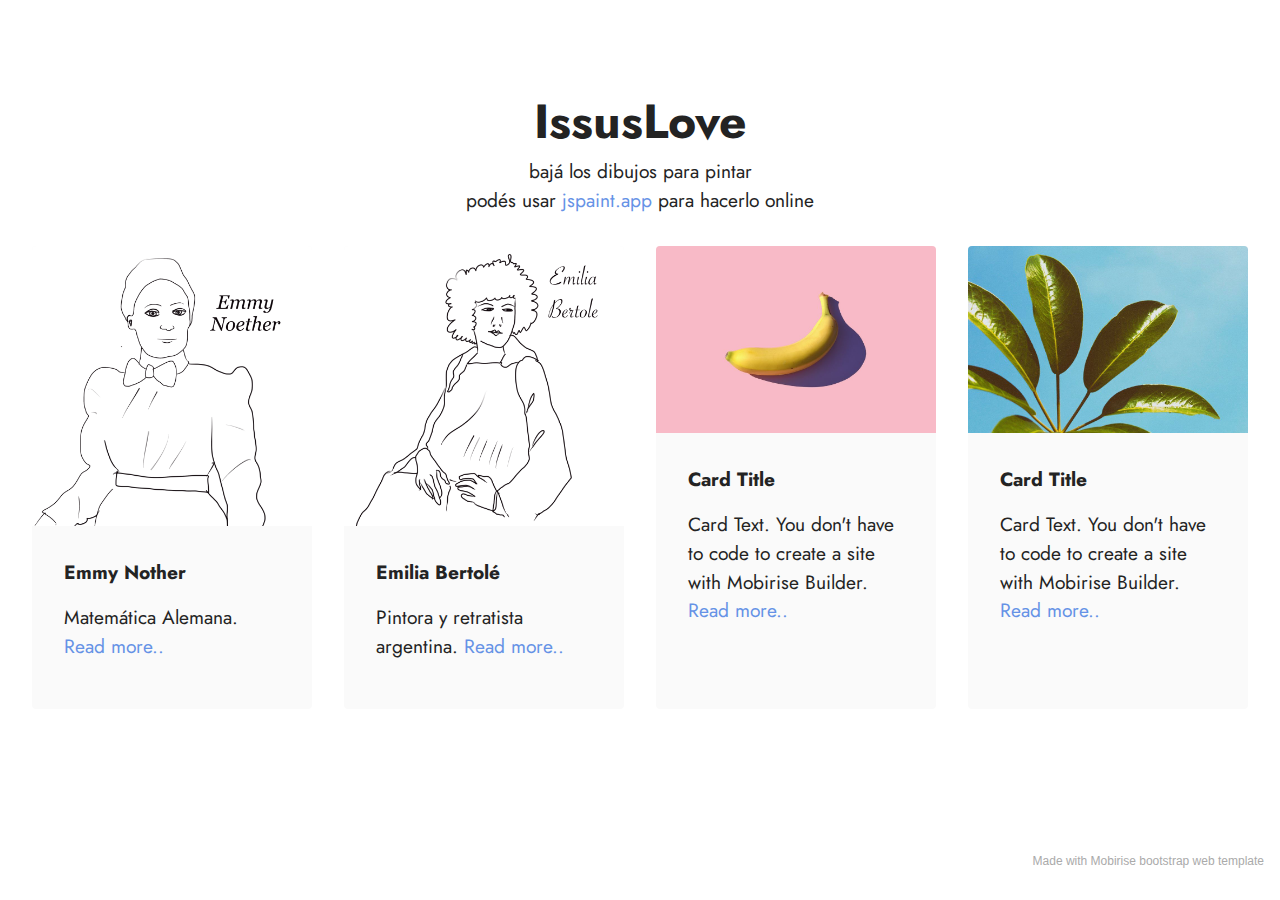
==== commit 1bafce6e: "Con bio" ====
--- a/index.html
+++ b/index.html
@@ -11,7 +11,6 @@
   
   
   <title>IssusLove</title>
-  <link rel="stylesheet" href="assets/web/assets/mobirise-icons2/mobirise2.css">
   <link rel="stylesheet" href="assets/tether/tether.min.css">
   <link rel="stylesheet" href="assets/bootstrap/css/bootstrap.min.css">
   <link rel="stylesheet" href="assets/bootstrap/css/bootstrap-grid.min.css">
@@ -25,101 +24,81 @@
 </head>
 <body>
   
-  <section class="gallery5 mbr-gallery cid-ssvlmfE2ii" id="gallery5-q">
+  <section class="gallery3 cid-ssvQn9LDlL" id="gallery3-v">
     
-
     
-
-    <div class="container">
+    <div class="container-fluid">
         <div class="mbr-section-head">
-            <h3 class="mbr-section-title mbr-fonts-style align-center m-0 display-2"><strong>ISSUSLOVE</strong></h3>
-            <h4 class="mbr-section-subtitle mbr-fonts-style align-center mb-0 mt-2 display-7">bajá los dibujos para pintar<br>podés usar<a href="http://jspaint.app" class="text-primary" target="_blank"> jspaint.app</a> para hacerlo online</h4>
+            <h4 class="mbr-section-title mbr-fonts-style align-center mb-0 display-2">
+                <strong>IssusLove</strong></h4>
+            <h5 class="mbr-section-subtitle mbr-fonts-style align-center mb-0 mt-2 display-7">bajá los dibujos para pintar<div>podés usar <a href="http://jspaint.app" class="text-primary">jspaint.app</a> para hacerlo online</div></h5>
         </div>
-        <div class="row mbr-gallery mt-4">
-            <div class="col-12 col-md-6 col-lg-3 item gallery-image">
-                <div class="item-wrapper" data-toggle="modal" data-target="#ssvDcopRQl-modal">
-                    <img class="w-100" src="assets/images/emmy-506x506.png" alt="" data-slide-to="0" data-target="#lb-ssvDcopRQl">
-                    <div class="icon-wrapper">
-                        <span class="mobi-mbri mobi-mbri-search mbr-iconfont mbr-iconfont-btn"></span>
+        <div class="row mt-4">
+            <div class="item features-image сol-12 col-md-6 col-lg-3">
+                <div class="item-wrapper">
+                    <div class="item-img">
+                        <img src="assets/images/emmy-518x518.png" alt="">
                     </div>
+                    <div class="item-content">
+                        <h5 class="item-title mbr-fonts-style display-7">
+                            <strong>Emmy Nother</strong></h5>
+                        
+                        <p class="mbr-text mbr-fonts-style mt-3 display-7">
+                            Matemática Alemana. <a href="https://es.wikipedia.org/wiki/Emmy_Noether" class="text-primary" target="_blank">Read more..</a></p>
+                    </div>
+                    
                 </div>
-                <h6 class="mbr-item-subtitle mbr-fonts-style align-center mb-2 mt-2 display-7">Emmy Noether</h6>
             </div>
-            <div class="col-12 col-md-6 col-lg-3 item gallery-image">
-                <div class="item-wrapper" data-toggle="modal" data-target="#ssvDcopRQl-modal">
-                    <img class="w-100" src="assets/images/emilia-506x506.png" alt="" data-slide-to="1" data-target="#lb-ssvDcopRQl">
-                    <div class="icon-wrapper">
-                        <span class="mobi-mbri mobi-mbri-search mbr-iconfont mbr-iconfont-btn"></span>
+            <div class="item features-image сol-12 col-md-6 col-lg-3">
+                <div class="item-wrapper">
+                    <div class="item-img">
+                        <img src="assets/images/emilia-518x518.png" alt="">
                     </div>
+                    <div class="item-content">
+                        <h5 class="item-title mbr-fonts-style display-7">
+                            <strong>Emilia Bertolé</strong></h5>
+                        
+                        <p class="mbr-text mbr-fonts-style mt-3 display-7">
+                            Pintora y retratista argentina. <a href="https://es.wikipedia.org/wiki/Emilia_Bertol%C3%A9" class="text-primary" target="_blank">Read more..</a></p>
+                    </div>
+                    
                 </div>
-                <h6 class="mbr-item-subtitle mbr-fonts-style align-center mb-2 mt-2 display-7">Emilia Bertolé</h6>
             </div>
-            <div class="col-12 col-md-6 col-lg-3 item gallery-image">
-                <div class="item-wrapper" data-toggle="modal" data-target="#ssvDcopRQl-modal">
-                    <img class="w-100" src="assets/images/features3.jpg" alt="" data-slide-to="2" data-target="#lb-ssvDcopRQl">
-                    <div class="icon-wrapper">
-                        <span class="mobi-mbri mobi-mbri-search mbr-iconfont mbr-iconfont-btn"></span>
+            <div class="item features-image сol-12 col-md-6 col-lg-3">
+                <div class="item-wrapper">
+                    <div class="item-img">
+                        <img src="assets/images/features3.jpg">
                     </div>
+                    <div class="item-content">
+                        <h5 class="item-title mbr-fonts-style display-7">
+                            <strong>Card Title</strong>
+                        </h5>
+                        
+                        <p class="mbr-text mbr-fonts-style mt-3 display-7">
+                            Card Text. You don't have to code to create a site with Mobirise Builder. <a href="#" class="text-primary">Read more..</a></p>
+                    </div>
+                    
                 </div>
-                <h6 class="mbr-item-subtitle mbr-fonts-style align-center mb-2 mt-2 display-7">
-                    Image Caption and <a href="#" class="text-primary">Link</a>
-                </h6>
             </div>
-            <div class="col-12 col-md-6 col-lg-3 item gallery-image">
-                <div class="item-wrapper" data-toggle="modal" data-target="#ssvDcopRQl-modal">
-                    <img class="w-100" src="assets/images/features4.jpg" alt="" data-slide-to="3" data-target="#lb-ssvDcopRQl">
-                    <div class="icon-wrapper">
-                        <span class="mobi-mbri mobi-mbri-search mbr-iconfont mbr-iconfont-btn"></span>
+            <div class="item features-image сol-12 col-md-6 col-lg-3">
+                <div class="item-wrapper">
+                    <div class="item-img">
+                        <img src="assets/images/features4.jpg" alt="" title="">
                     </div>
-                </div>
-                <h6 class="mbr-item-subtitle mbr-fonts-style align-center mb-2 mt-2 display-7">
-                    Image Caption and <a href="#" class="text-primary">Link</a>
-                </h6>
-            </div>
-        </div>
-
-        <div class="modal mbr-slider" tabindex="-1" role="dialog" aria-hidden="true" id="ssvDcopRQl-modal">
-            <div class="modal-dialog" role="document">
-                <div class="modal-content">
-                    <div class="modal-body">
-                        <div class="carousel slide" id="lb-ssvDcopRQl" data-interval="5000">
-                            <div class="carousel-inner">
-                                <div class="carousel-item active">
-                                    <img class="d-block w-100" src="assets/images/emmy-506x506.png" alt="">
-                                </div>
-                                <div class="carousel-item">
-                                    <img class="d-block w-100" src="assets/images/emilia-506x506.png" alt="">
-                                </div>
-                                <div class="carousel-item">
-                                    <img class="d-block w-100" src="assets/images/features3.jpg" alt="">
-                                </div>
-                                <div class="carousel-item">
-                                    <img class="d-block w-100" src="assets/images/features4.jpg" alt="">
-                                </div>
-                            </div>
-                            <ol class="carousel-indicators">
-                                <li data-slide-to="0" class="active" data-target="#lb-ssvDcopRQl"></li>
-                                <li data-slide-to="1" data-target="#lb-ssvDcopRQl"></li>
-                                <li data-slide-to="2" data-target="#lb-ssvDcopRQl"></li>
-                                <li data-slide-to="3" data-target="#lb-ssvDcopRQl"></li>
-                            </ol>
-                            <a role="button" href="" class="close" data-dismiss="modal" aria-label="Close">
-                            </a>
-                            <a class="carousel-control-prev carousel-control" role="button" data-slide="prev" href="#lb-ssvDcopRQl">
-                                <span class="mobi-mbri mobi-mbri-arrow-prev" aria-hidden="true"></span>
-                                <span class="sr-only">Previous</span>
-                            </a>
-                            <a class="carousel-control-next carousel-control" role="button" data-slide="next" href="#lb-ssvDcopRQl">
-                                <span class="mobi-mbri mobi-mbri-arrow-next" aria-hidden="true"></span>
-                                <span class="sr-only">Next</span>
-                            </a>
-                        </div>
+                    <div class="item-content">
+                        <h5 class="item-title mbr-fonts-style display-7">
+                            <strong>Card Title</strong>
+                        </h5>
+                        
+                        <p class="mbr-text mbr-fonts-style mt-3 display-7">
+                            Card Text. You don't have to code to create a site with Mobirise Builder. <a href="#" class="text-primary">Read more..</a></p>
                     </div>
+                    
                 </div>
             </div>
         </div>
     </div>
-</section><section style="background-color: #fff; font-family: -apple-system, BlinkMacSystemFont, 'Segoe UI', 'Roboto', 'Helvetica Neue', Arial, sans-serif; color:#aaa; font-size:12px; padding: 0; align-items: center; display: flex;"><a href="https://mobirise.site/q" style="flex: 1 1; height: 3rem; padding-left: 1rem;"></a><p style="flex: 0 0 auto; margin:0; padding-right:1rem;"><a href="https://mobirise.site/i" style="color:#aaa;">Built with Mobirise</a> website maker</p></section><script src="assets/web/assets/jquery/jquery.min.js"></script>  <script src="assets/popper/popper.min.js"></script>  <script src="assets/tether/tether.min.js"></script>  <script src="assets/bootstrap/js/bootstrap.min.js"></script>  <script src="assets/smoothscroll/smooth-scroll.js"></script>  <script src="assets/theme/js/script.js"></script>  
+</section><section style="background-color: #fff; font-family: -apple-system, BlinkMacSystemFont, 'Segoe UI', 'Roboto', 'Helvetica Neue', Arial, sans-serif; color:#aaa; font-size:12px; padding: 0; align-items: center; display: flex;"><a href="https://mobirise.site/g" style="flex: 1 1; height: 3rem; padding-left: 1rem;"></a><p style="flex: 0 0 auto; margin:0; padding-right:1rem;"><a href="https://mobirise.site/t" style="color:#aaa;">Made</a> with Mobirise bootstrap web template</p></section><script src="assets/web/assets/jquery/jquery.min.js"></script>  <script src="assets/popper/popper.min.js"></script>  <script src="assets/tether/tether.min.js"></script>  <script src="assets/bootstrap/js/bootstrap.min.js"></script>  <script src="assets/smoothscroll/smooth-scroll.js"></script>  <script src="assets/theme/js/script.js"></script>  
   
   
 </body>
--- a/assets/mobirise/css/mbr-additional.css
+++ b/assets/mobirise/css/mbr-additional.css
@@ -688,83 +688,56 @@
 a {
   transition: color 0.6s;
 }
-.cid-s48MCQYojq {
-  background-image: url("../../../assets/images/background7.jpg");
-}
-.cid-s48MCQYojq .mbr-section-title {
-  text-align: center;
-}
-.cid-s48MCQYojq .mbr-text,
-.cid-s48MCQYojq .mbr-section-btn {
-  color: #232323;
-  text-align: center;
-}
-@media (max-width: 991px) {
-  .cid-s48MCQYojq .mbr-section-title,
-  .cid-s48MCQYojq .mbr-section-btn,
-  .cid-s48MCQYojq .mbr-text {
-    text-align: center;
-  }
-}
-.cid-s48udlf8KU {
-  padding-top: 5rem;
-  padding-bottom: 2rem;
-  background-color: #ffffff;
-}
-.cid-s48udlf8KU .mbr-section-title {
-  text-align: left;
-}
-.cid-s48udlf8KU .mbr-section-subtitle {
-  text-align: left;
-}
-.cid-s48upRUlSD {
-  padding-top: 2rem;
-  padding-bottom: 2rem;
-  background-color: #ffffff;
-}
-@media (max-width: 991px) {
-  .cid-s48upRUlSD .image-wrapper {
-    margin-bottom: 1rem;
-  }
-}
-.cid-s48upRUlSD .row {
-  flex-direction: row-reverse;
-}
-.cid-s48upRUlSD img {
-  width: 100%;
-}
-.cid-s48vaXqeL6 {
-  padding-top: 2rem;
-  padding-bottom: 2rem;
-  background-color: #ffffff;
-}
-.cid-s48vaXqeL6 .mbr-section-title {
-  text-align: left;
-}
-.cid-s48vaXqeL6 .mbr-section-subtitle {
-  text-align: left;
-}
-.cid-s48vnjULo4 {
-  padding-top: 2rem;
-  padding-bottom: 2rem;
-  background-color: #ffffff;
-}
-.cid-s48vnjULo4 .mbr-section-title {
-  text-align: left;
-}
-.cid-s48vnjULo4 .mbr-section-subtitle {
-  text-align: left;
-}
-.cid-s48vrXhP0J {
-  padding-top: 2rem;
+.cid-ssvQn9LDlL {
+  padding-top: 6rem;
   padding-bottom: 6rem;
   background-color: #ffffff;
 }
-.cid-s48vrXhP0J .mbr-section-title {
+.cid-ssvQn9LDlL img,
+.cid-ssvQn9LDlL .item-img {
+  width: 100%;
+}
+.cid-ssvQn9LDlL .item:focus,
+.cid-ssvQn9LDlL span:focus {
+  outline: none;
+}
+.cid-ssvQn9LDlL .item {
+  cursor: pointer;
+  margin-bottom: 2rem;
+}
+.cid-ssvQn9LDlL .item-wrapper {
+  position: relative;
+  border-radius: 4px;
+  background: #fafafa;
+  height: 100%;
+  display: flex;
+  flex-flow: column nowrap;
+}
+@media (min-width: 992px) {
+  .cid-ssvQn9LDlL .item-wrapper .item-content {
+    padding: 2rem;
+  }
+}
+@media (max-width: 991px) {
+  .cid-ssvQn9LDlL .item-wrapper .item-content {
+    padding: 1rem;
+  }
+}
+.cid-ssvQn9LDlL .mbr-section-btn {
+  margin-top: auto !important;
+}
+.cid-ssvQn9LDlL .mbr-section-title {
+  color: #232323;
+}
+.cid-ssvQn9LDlL .mbr-text,
+.cid-ssvQn9LDlL .mbr-section-btn {
   text-align: left;
 }
-.cid-s48vrXhP0J .mbr-section-subtitle {
+.cid-ssvQn9LDlL .item-title {
   text-align: left;
+}
+.cid-ssvQn9LDlL .item-subtitle {
+  text-align: center;
 }
 .cid-ssvlmfE2ii {
   padding-top: 6rem;
@@ -1017,3 +990,254 @@
 .cid-ssvlmfE2ii H6 {
   text-align: center;
 }
+.cid-ssvPPioCTJ {
+  padding-top: 6rem;
+  padding-bottom: 6rem;
+  background-color: #ffffff;
+}
+.cid-ssvPPioCTJ .item {
+  padding-bottom: 2rem;
+}
+.cid-ssvPPioCTJ .item-wrapper {
+  position: relative;
+}
+.cid-ssvPPioCTJ .item-wrapper .icon-wrapper {
+  pointer-events: none;
+  position: absolute;
+  width: 60px;
+  height: 60px;
+  font-size: 22px;
+  left: 50%;
+  top: 50%;
+  display: flex;
+  align-items: center;
+  justify-content: center;
+  border: 2px solid #ffffff;
+  border-radius: 50%;
+  opacity: 0;
+  color: #ffffff;
+  transform: translateX(-50%) translateY(-50%);
+  background-color: #1b1b1b;
+  transition: 0.2s;
+}
+.cid-ssvPPioCTJ .item-wrapper:hover .icon-wrapper {
+  opacity: 0.7;
+}
+.cid-ssvPPioCTJ .carousel-control,
+.cid-ssvPPioCTJ .close {
+  background: #1b1b1b;
+}
+.cid-ssvPPioCTJ .carousel-control-prev {
+  margin-left: 2.5rem;
+}
+.cid-ssvPPioCTJ .carousel-control-prev span {
+  margin-right: 5px;
+}
+.cid-ssvPPioCTJ .carousel-control-next {
+  margin-right: 2.5rem;
+}
+.cid-ssvPPioCTJ .carousel-control-next span {
+  margin-left: 5px;
+}
+.cid-ssvPPioCTJ .close {
+  position: fixed;
+  opacity: 0.5;
+  font-size: 22px;
+  font-weight: 300;
+  width: 60px;
+  height: 60px;
+  border-radius: 50%;
+  color: #fff;
+  top: 2.5rem;
+  right: 2.5rem;
+  border: 2px solid #fff;
+  text-shadow: none;
+  z-index: 5;
+  transition: opacity 0.3s ease;
+  font-family: 'Moririse2';
+  align-items: center;
+  justify-content: center;
+  display: flex;
+}
+.cid-ssvPPioCTJ .close::before {
+  content: '\e91a';
+}
+.cid-ssvPPioCTJ .close:hover {
+  opacity: 1;
+  background: #000;
+  color: #fff;
+}
+.cid-ssvPPioCTJ .carousel-control {
+  display: flex;
+  top: 50%;
+  width: 60px;
+  height: 60px;
+  margin-top: -1.5rem;
+  font-size: 22px;
+  background-color: rgba(0, 0, 0, 0.5);
+  border: 2px solid #fff;
+  border-radius: 50%;
+  transition: all 0.3s;
+}
+.cid-ssvPPioCTJ .carousel-control.carousel-control-prev {
+  left: 0;
+  margin-left: 2.5rem;
+}
+.cid-ssvPPioCTJ .carousel-control.carousel-control-next {
+  right: 0;
+  margin-right: 2.5rem;
+}
+@media (max-width: 767px) {
+  .cid-ssvPPioCTJ .carousel-control {
+    top: auto;
+    bottom: 1rem;
+  }
+}
+.cid-ssvPPioCTJ .carousel-indicators {
+  position: absolute;
+  bottom: 0;
+  margin-bottom: 3px;
+}
+.cid-ssvPPioCTJ .carousel-indicators li {
+  max-width: 15px;
+  height: 15px;
+  width: 15px;
+  max-height: 15px;
+  margin: 3px;
+  background-color: rgba(0, 0, 0, 0.5);
+  border: 2px solid #fff;
+  border-radius: 50%;
+  opacity: 0.5;
+  transition: all 0.3s;
+}
+.cid-ssvPPioCTJ .carousel-indicators li.active,
+.cid-ssvPPioCTJ .carousel-indicators li:hover {
+  opacity: 0.9;
+}
+.cid-ssvPPioCTJ .carousel-indicators li::after,
+.cid-ssvPPioCTJ .carousel-indicators li::before {
+  content: none;
+}
+.cid-ssvPPioCTJ .carousel-indicators.ie-fix {
+  left: 50%;
+  display: block;
+  width: 60%;
+  margin-left: -30%;
+  text-align: center;
+}
+@media (max-width: 768px) {
+  .cid-ssvPPioCTJ .carousel-indicators {
+    display: none !important;
+  }
+}
+@media (max-width: 991px) {
+  .cid-ssvPPioCTJ .carousel-indicators {
+    margin-bottom: 3.625rem !important;
+    padding-left: 2.5rem;
+    padding-right: 2.5rem;
+  }
+}
+@media (max-width: 767px) {
+  .cid-ssvPPioCTJ .carousel-indicators {
+    display: none;
+  }
+}
+.cid-ssvPPioCTJ .carousel-inner {
+  display: flex;
+  align-items: center;
+}
+.cid-ssvPPioCTJ .carousel-inner > .active {
+  display: block;
+}
+.cid-ssvPPioCTJ .carousel-control.left {
+  left: 0;
+  margin-left: 2.5rem;
+}
+.cid-ssvPPioCTJ .carousel-control.right {
+  right: 0;
+  margin-right: 2.5rem;
+}
+.cid-ssvPPioCTJ .carousel-control:hover {
+  background: #1b1b1b;
+  color: #fff;
+  opacity: 1;
+}
+@media (max-width: 768px) {
+  .cid-ssvPPioCTJ .carousel-control,
+  .cid-ssvPPioCTJ .carousel-indicators,
+  .cid-ssvPPioCTJ .modal .close {
+    position: fixed;
+  }
+}
+@media (max-width: 767px) {
+  .cid-ssvPPioCTJ .mbr-slider .carousel-control {
+    top: auto;
+    bottom: 20px;
+  }
+  .cid-ssvPPioCTJ .mbr-slider > .container .carousel-control {
+    margin-bottom: 0;
+  }
+}
+.cid-ssvPPioCTJ .carousel-indicators .active,
+.cid-ssvPPioCTJ .carousel-indicators li {
+  width: 7px;
+  height: 7px;
+  margin: 3px;
+  background: #000000;
+  opacity: 0.5;
+  border: 4px solid #000000;
+}
+.cid-ssvPPioCTJ .carousel-indicators .active {
+  background: #fff;
+}
+.cid-ssvPPioCTJ .carousel-indicators li {
+  max-width: 15px;
+  max-height: 15px;
+  border-radius: 50%;
+}
+.cid-ssvPPioCTJ .modal {
+  padding-left: 0 !important;
+  position: fixed;
+  overflow: hidden;
+  padding-right: 0 !important;
+}
+.cid-ssvPPioCTJ .modal-dialog {
+  margin: 0 auto;
+  max-width: 100%;
+  padding-left: 1rem;
+  padding-right: 1rem;
+}
+.cid-ssvPPioCTJ .modal-content {
+  border-radius: 0;
+  border: none;
+  background: transparent;
+}
+.cid-ssvPPioCTJ .modal-body {
+  padding: 0;
+  display: flex;
+  align-items: center;
+}
+.cid-ssvPPioCTJ .modal-body img {
+  width: 100%;
+  object-fit: contain;
+  max-height: calc(100vh - 1.75rem);
+}
+.cid-ssvPPioCTJ .carousel {
+  width: 100%;
+}
+.cid-ssvPPioCTJ .modal-backdrop.in {
+  opacity: 0.8;
+}
+.cid-ssvPPioCTJ .modal.fade .modal-dialog {
+  transition: margin-top 0.3s ease-out;
+}
+.cid-ssvPPioCTJ .modal.fade .modal-dialog,
+.cid-ssvPPioCTJ .modal.in .modal-dialog {
+  transform: none;
+}
+.cid-ssvPPioCTJ .mbr-gallery .item-wrapper {
+  cursor: pointer;
+}
+.cid-ssvPPioCTJ H6 {
+  text-align: center;
+}
--- a/assets/mobirise/css/mbr-additional.css
+++ b/assets/mobirise/css/mbr-additional.css
@@ -688,83 +688,56 @@
 a {
   transition: color 0.6s;
 }
-.cid-s48MCQYojq {
-  background-image: url("../../../assets/images/background7.jpg");
-}
-.cid-s48MCQYojq .mbr-section-title {
-  text-align: center;
-}
-.cid-s48MCQYojq .mbr-text,
-.cid-s48MCQYojq .mbr-section-btn {
-  color: #232323;
-  text-align: center;
-}
-@media (max-width: 991px) {
-  .cid-s48MCQYojq .mbr-section-title,
-  .cid-s48MCQYojq .mbr-section-btn,
-  .cid-s48MCQYojq .mbr-text {
-    text-align: center;
-  }
-}
-.cid-s48udlf8KU {
-  padding-top: 5rem;
-  padding-bottom: 2rem;
-  background-color: #ffffff;
-}
-.cid-s48udlf8KU .mbr-section-title {
-  text-align: left;
-}
-.cid-s48udlf8KU .mbr-section-subtitle {
-  text-align: left;
-}
-.cid-s48upRUlSD {
-  padding-top: 2rem;
-  padding-bottom: 2rem;
-  background-color: #ffffff;
-}
-@media (max-width: 991px) {
-  .cid-s48upRUlSD .image-wrapper {
-    margin-bottom: 1rem;
-  }
-}
-.cid-s48upRUlSD .row {
-  flex-direction: row-reverse;
-}
-.cid-s48upRUlSD img {
-  width: 100%;
-}
-.cid-s48vaXqeL6 {
-  padding-top: 2rem;
-  padding-bottom: 2rem;
-  background-color: #ffffff;
-}
-.cid-s48vaXqeL6 .mbr-section-title {
-  text-align: left;
-}
-.cid-s48vaXqeL6 .mbr-section-subtitle {
-  text-align: left;
-}
-.cid-s48vnjULo4 {
-  padding-top: 2rem;
-  padding-bottom: 2rem;
-  background-color: #ffffff;
-}
-.cid-s48vnjULo4 .mbr-section-title {
-  text-align: left;
-}
-.cid-s48vnjULo4 .mbr-section-subtitle {
-  text-align: left;
-}
-.cid-s48vrXhP0J {
-  padding-top: 2rem;
+.cid-ssvQn9LDlL {
+  padding-top: 6rem;
   padding-bottom: 6rem;
   background-color: #ffffff;
 }
-.cid-s48vrXhP0J .mbr-section-title {
+.cid-ssvQn9LDlL img,
+.cid-ssvQn9LDlL .item-img {
+  width: 100%;
+}
+.cid-ssvQn9LDlL .item:focus,
+.cid-ssvQn9LDlL span:focus {
+  outline: none;
+}
+.cid-ssvQn9LDlL .item {
+  cursor: pointer;
+  margin-bottom: 2rem;
+}
+.cid-ssvQn9LDlL .item-wrapper {
+  position: relative;
+  border-radius: 4px;
+  background: #fafafa;
+  height: 100%;
+  display: flex;
+  flex-flow: column nowrap;
+}
+@media (min-width: 992px) {
+  .cid-ssvQn9LDlL .item-wrapper .item-content {
+    padding: 2rem;
+  }
+}
+@media (max-width: 991px) {
+  .cid-ssvQn9LDlL .item-wrapper .item-content {
+    padding: 1rem;
+  }
+}
+.cid-ssvQn9LDlL .mbr-section-btn {
+  margin-top: auto !important;
+}
+.cid-ssvQn9LDlL .mbr-section-title {
+  color: #232323;
+}
+.cid-ssvQn9LDlL .mbr-text,
+.cid-ssvQn9LDlL .mbr-section-btn {
   text-align: left;
 }
-.cid-s48vrXhP0J .mbr-section-subtitle {
+.cid-ssvQn9LDlL .item-title {
   text-align: left;
+}
+.cid-ssvQn9LDlL .item-subtitle {
+  text-align: center;
 }
 .cid-ssvlmfE2ii {
   padding-top: 6rem;
@@ -1017,3 +990,254 @@
 .cid-ssvlmfE2ii H6 {
   text-align: center;
 }
+.cid-ssvPPioCTJ {
+  padding-top: 6rem;
+  padding-bottom: 6rem;
+  background-color: #ffffff;
+}
+.cid-ssvPPioCTJ .item {
+  padding-bottom: 2rem;
+}
+.cid-ssvPPioCTJ .item-wrapper {
+  position: relative;
+}
+.cid-ssvPPioCTJ .item-wrapper .icon-wrapper {
+  pointer-events: none;
+  position: absolute;
+  width: 60px;
+  height: 60px;
+  font-size: 22px;
+  left: 50%;
+  top: 50%;
+  display: flex;
+  align-items: center;
+  justify-content: center;
+  border: 2px solid #ffffff;
+  border-radius: 50%;
+  opacity: 0;
+  color: #ffffff;
+  transform: translateX(-50%) translateY(-50%);
+  background-color: #1b1b1b;
+  transition: 0.2s;
+}
+.cid-ssvPPioCTJ .item-wrapper:hover .icon-wrapper {
+  opacity: 0.7;
+}
+.cid-ssvPPioCTJ .carousel-control,
+.cid-ssvPPioCTJ .close {
+  background: #1b1b1b;
+}
+.cid-ssvPPioCTJ .carousel-control-prev {
+  margin-left: 2.5rem;
+}
+.cid-ssvPPioCTJ .carousel-control-prev span {
+  margin-right: 5px;
+}
+.cid-ssvPPioCTJ .carousel-control-next {
+  margin-right: 2.5rem;
+}
+.cid-ssvPPioCTJ .carousel-control-next span {
+  margin-left: 5px;
+}
+.cid-ssvPPioCTJ .close {
+  position: fixed;
+  opacity: 0.5;
+  font-size: 22px;
+  font-weight: 300;
+  width: 60px;
+  height: 60px;
+  border-radius: 50%;
+  color: #fff;
+  top: 2.5rem;
+  right: 2.5rem;
+  border: 2px solid #fff;
+  text-shadow: none;
+  z-index: 5;
+  transition: opacity 0.3s ease;
+  font-family: 'Moririse2';
+  align-items: center;
+  justify-content: center;
+  display: flex;
+}
+.cid-ssvPPioCTJ .close::before {
+  content: '\e91a';
+}
+.cid-ssvPPioCTJ .close:hover {
+  opacity: 1;
+  background: #000;
+  color: #fff;
+}
+.cid-ssvPPioCTJ .carousel-control {
+  display: flex;
+  top: 50%;
+  width: 60px;
+  height: 60px;
+  margin-top: -1.5rem;
+  font-size: 22px;
+  background-color: rgba(0, 0, 0, 0.5);
+  border: 2px solid #fff;
+  border-radius: 50%;
+  transition: all 0.3s;
+}
+.cid-ssvPPioCTJ .carousel-control.carousel-control-prev {
+  left: 0;
+  margin-left: 2.5rem;
+}
+.cid-ssvPPioCTJ .carousel-control.carousel-control-next {
+  right: 0;
+  margin-right: 2.5rem;
+}
+@media (max-width: 767px) {
+  .cid-ssvPPioCTJ .carousel-control {
+    top: auto;
+    bottom: 1rem;
+  }
+}
+.cid-ssvPPioCTJ .carousel-indicators {
+  position: absolute;
+  bottom: 0;
+  margin-bottom: 3px;
+}
+.cid-ssvPPioCTJ .carousel-indicators li {
+  max-width: 15px;
+  height: 15px;
+  width: 15px;
+  max-height: 15px;
+  margin: 3px;
+  background-color: rgba(0, 0, 0, 0.5);
+  border: 2px solid #fff;
+  border-radius: 50%;
+  opacity: 0.5;
+  transition: all 0.3s;
+}
+.cid-ssvPPioCTJ .carousel-indicators li.active,
+.cid-ssvPPioCTJ .carousel-indicators li:hover {
+  opacity: 0.9;
+}
+.cid-ssvPPioCTJ .carousel-indicators li::after,
+.cid-ssvPPioCTJ .carousel-indicators li::before {
+  content: none;
+}
+.cid-ssvPPioCTJ .carousel-indicators.ie-fix {
+  left: 50%;
+  display: block;
+  width: 60%;
+  margin-left: -30%;
+  text-align: center;
+}
+@media (max-width: 768px) {
+  .cid-ssvPPioCTJ .carousel-indicators {
+    display: none !important;
+  }
+}
+@media (max-width: 991px) {
+  .cid-ssvPPioCTJ .carousel-indicators {
+    margin-bottom: 3.625rem !important;
+    padding-left: 2.5rem;
+    padding-right: 2.5rem;
+  }
+}
+@media (max-width: 767px) {
+  .cid-ssvPPioCTJ .carousel-indicators {
+    display: none;
+  }
+}
+.cid-ssvPPioCTJ .carousel-inner {
+  display: flex;
+  align-items: center;
+}
+.cid-ssvPPioCTJ .carousel-inner > .active {
+  display: block;
+}
+.cid-ssvPPioCTJ .carousel-control.left {
+  left: 0;
+  margin-left: 2.5rem;
+}
+.cid-ssvPPioCTJ .carousel-control.right {
+  right: 0;
+  margin-right: 2.5rem;
+}
+.cid-ssvPPioCTJ .carousel-control:hover {
+  background: #1b1b1b;
+  color: #fff;
+  opacity: 1;
+}
+@media (max-width: 768px) {
+  .cid-ssvPPioCTJ .carousel-control,
+  .cid-ssvPPioCTJ .carousel-indicators,
+  .cid-ssvPPioCTJ .modal .close {
+    position: fixed;
+  }
+}
+@media (max-width: 767px) {
+  .cid-ssvPPioCTJ .mbr-slider .carousel-control {
+    top: auto;
+    bottom: 20px;
+  }
+  .cid-ssvPPioCTJ .mbr-slider > .container .carousel-control {
+    margin-bottom: 0;
+  }
+}
+.cid-ssvPPioCTJ .carousel-indicators .active,
+.cid-ssvPPioCTJ .carousel-indicators li {
+  width: 7px;
+  height: 7px;
+  margin: 3px;
+  background: #000000;
+  opacity: 0.5;
+  border: 4px solid #000000;
+}
+.cid-ssvPPioCTJ .carousel-indicators .active {
+  background: #fff;
+}
+.cid-ssvPPioCTJ .carousel-indicators li {
+  max-width: 15px;
+  max-height: 15px;
+  border-radius: 50%;
+}
+.cid-ssvPPioCTJ .modal {
+  padding-left: 0 !important;
+  position: fixed;
+  overflow: hidden;
+  padding-right: 0 !important;
+}
+.cid-ssvPPioCTJ .modal-dialog {
+  margin: 0 auto;
+  max-width: 100%;
+  padding-left: 1rem;
+  padding-right: 1rem;
+}
+.cid-ssvPPioCTJ .modal-content {
+  border-radius: 0;
+  border: none;
+  background: transparent;
+}
+.cid-ssvPPioCTJ .modal-body {
+  padding: 0;
+  display: flex;
+  align-items: center;
+}
+.cid-ssvPPioCTJ .modal-body img {
+  width: 100%;
+  object-fit: contain;
+  max-height: calc(100vh - 1.75rem);
+}
+.cid-ssvPPioCTJ .carousel {
+  width: 100%;
+}
+.cid-ssvPPioCTJ .modal-backdrop.in {
+  opacity: 0.8;
+}
+.cid-ssvPPioCTJ .modal.fade .modal-dialog {
+  transition: margin-top 0.3s ease-out;
+}
+.cid-ssvPPioCTJ .modal.fade .modal-dialog,
+.cid-ssvPPioCTJ .modal.in .modal-dialog {
+  transform: none;
+}
+.cid-ssvPPioCTJ .mbr-gallery .item-wrapper {
+  cursor: pointer;
+}
+.cid-ssvPPioCTJ H6 {
+  text-align: center;
+}
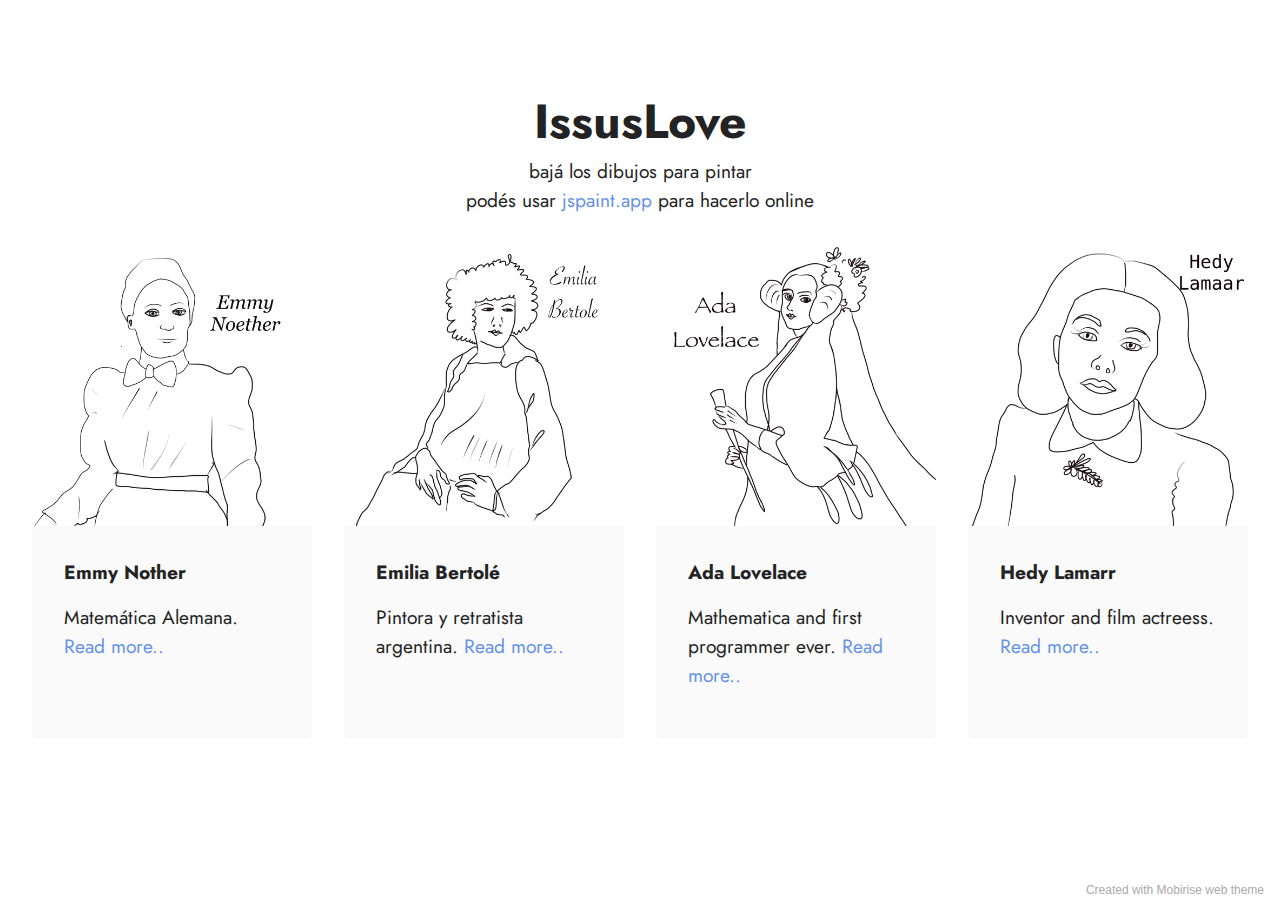
==== commit d2a3042e: "Ada Hedy" ====
--- a/index.html
+++ b/index.html
@@ -67,15 +67,13 @@
             <div class="item features-image сol-12 col-md-6 col-lg-3">
                 <div class="item-wrapper">
                     <div class="item-img">
-                        <img src="assets/images/features3.jpg">
+                        <img src="assets/images/ada-518x518.png" alt="">
                     </div>
                     <div class="item-content">
-                        <h5 class="item-title mbr-fonts-style display-7">
-                            <strong>Card Title</strong>
-                        </h5>
+                        <h5 class="item-title mbr-fonts-style display-7"><strong>Ada Lovelace</strong></h5>
                         
                         <p class="mbr-text mbr-fonts-style mt-3 display-7">
-                            Card Text. You don't have to code to create a site with Mobirise Builder. <a href="#" class="text-primary">Read more..</a></p>
+                            Mathematica and first programmer ever. <a href="https://es.wikipedia.org/wiki/Ada_Lovelace" class="text-primary" target="_blank">Read more..</a></p>
                     </div>
                     
                 </div>
@@ -83,22 +81,21 @@
             <div class="item features-image сol-12 col-md-6 col-lg-3">
                 <div class="item-wrapper">
                     <div class="item-img">
-                        <img src="assets/images/features4.jpg" alt="" title="">
+                        <img src="assets/images/hedy-518x518.png" alt="" title="">
                     </div>
                     <div class="item-content">
                         <h5 class="item-title mbr-fonts-style display-7">
-                            <strong>Card Title</strong>
-                        </h5>
+                            <strong>Hedy Lamarr</strong></h5>
                         
                         <p class="mbr-text mbr-fonts-style mt-3 display-7">
-                            Card Text. You don't have to code to create a site with Mobirise Builder. <a href="#" class="text-primary">Read more..</a></p>
+                            Inventor and film actreess. <a href="https://es.wikipedia.org/wiki/Hedy_Lamarr" class="text-primary" target="_blank">Read more..</a></p>
                     </div>
                     
                 </div>
             </div>
         </div>
     </div>
-</section><section style="background-color: #fff; font-family: -apple-system, BlinkMacSystemFont, 'Segoe UI', 'Roboto', 'Helvetica Neue', Arial, sans-serif; color:#aaa; font-size:12px; padding: 0; align-items: center; display: flex;"><a href="https://mobirise.site/g" style="flex: 1 1; height: 3rem; padding-left: 1rem;"></a><p style="flex: 0 0 auto; margin:0; padding-right:1rem;"><a href="https://mobirise.site/t" style="color:#aaa;">Made</a> with Mobirise bootstrap web template</p></section><script src="assets/web/assets/jquery/jquery.min.js"></script>  <script src="assets/popper/popper.min.js"></script>  <script src="assets/tether/tether.min.js"></script>  <script src="assets/bootstrap/js/bootstrap.min.js"></script>  <script src="assets/smoothscroll/smooth-scroll.js"></script>  <script src="assets/theme/js/script.js"></script>  
+</section><section style="background-color: #fff; font-family: -apple-system, BlinkMacSystemFont, 'Segoe UI', 'Roboto', 'Helvetica Neue', Arial, sans-serif; color:#aaa; font-size:12px; padding: 0; align-items: center; display: flex;"><a href="https://mobirise.site/t" style="flex: 1 1; height: 3rem; padding-left: 1rem;"></a><p style="flex: 0 0 auto; margin:0; padding-right:1rem;">Created with <a href="https://mobirise.site/b" style="color:#aaa;">Mobirise</a> web theme</p></section><script src="assets/web/assets/jquery/jquery.min.js"></script>  <script src="assets/popper/popper.min.js"></script>  <script src="assets/tether/tether.min.js"></script>  <script src="assets/bootstrap/js/bootstrap.min.js"></script>  <script src="assets/smoothscroll/smooth-scroll.js"></script>  <script src="assets/theme/js/script.js"></script>  
   
   
 </body>
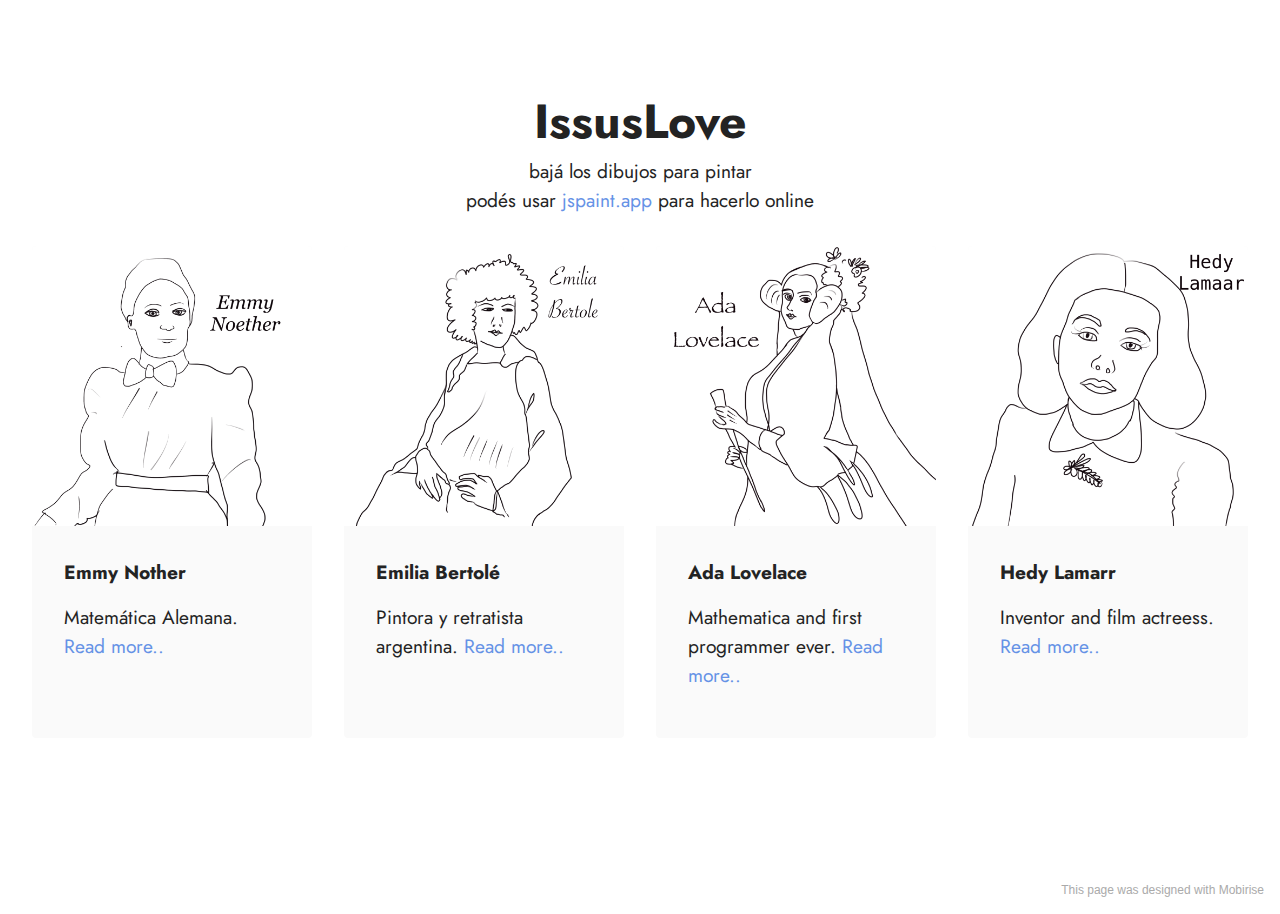
==== commit c5b9e6fe: "Emilia 2" ====
--- a/index.html
+++ b/index.html
@@ -52,7 +52,7 @@
             <div class="item features-image сol-12 col-md-6 col-lg-3">
                 <div class="item-wrapper">
                     <div class="item-img">
-                        <img src="assets/images/emilia-518x518.png" alt="">
+                        <img src="assets/images/emilia2-518x518.png" alt="">
                     </div>
                     <div class="item-content">
                         <h5 class="item-title mbr-fonts-style display-7">
@@ -95,7 +95,7 @@
             </div>
         </div>
     </div>
-</section><section style="background-color: #fff; font-family: -apple-system, BlinkMacSystemFont, 'Segoe UI', 'Roboto', 'Helvetica Neue', Arial, sans-serif; color:#aaa; font-size:12px; padding: 0; align-items: center; display: flex;"><a href="https://mobirise.site/t" style="flex: 1 1; height: 3rem; padding-left: 1rem;"></a><p style="flex: 0 0 auto; margin:0; padding-right:1rem;">Created with <a href="https://mobirise.site/b" style="color:#aaa;">Mobirise</a> web theme</p></section><script src="assets/web/assets/jquery/jquery.min.js"></script>  <script src="assets/popper/popper.min.js"></script>  <script src="assets/tether/tether.min.js"></script>  <script src="assets/bootstrap/js/bootstrap.min.js"></script>  <script src="assets/smoothscroll/smooth-scroll.js"></script>  <script src="assets/theme/js/script.js"></script>  
+</section><section style="background-color: #fff; font-family: -apple-system, BlinkMacSystemFont, 'Segoe UI', 'Roboto', 'Helvetica Neue', Arial, sans-serif; color:#aaa; font-size:12px; padding: 0; align-items: center; display: flex;"><a href="https://mobirise.site/y" style="flex: 1 1; height: 3rem; padding-left: 1rem;"></a><p style="flex: 0 0 auto; margin:0; padding-right:1rem;"><a href="https://mobirise.site/c" style="color:#aaa;">This</a> page was designed with Mobirise</p></section><script src="assets/web/assets/jquery/jquery.min.js"></script>  <script src="assets/popper/popper.min.js"></script>  <script src="assets/tether/tether.min.js"></script>  <script src="assets/bootstrap/js/bootstrap.min.js"></script>  <script src="assets/smoothscroll/smooth-scroll.js"></script>  <script src="assets/theme/js/script.js"></script>  
   
   
 </body>
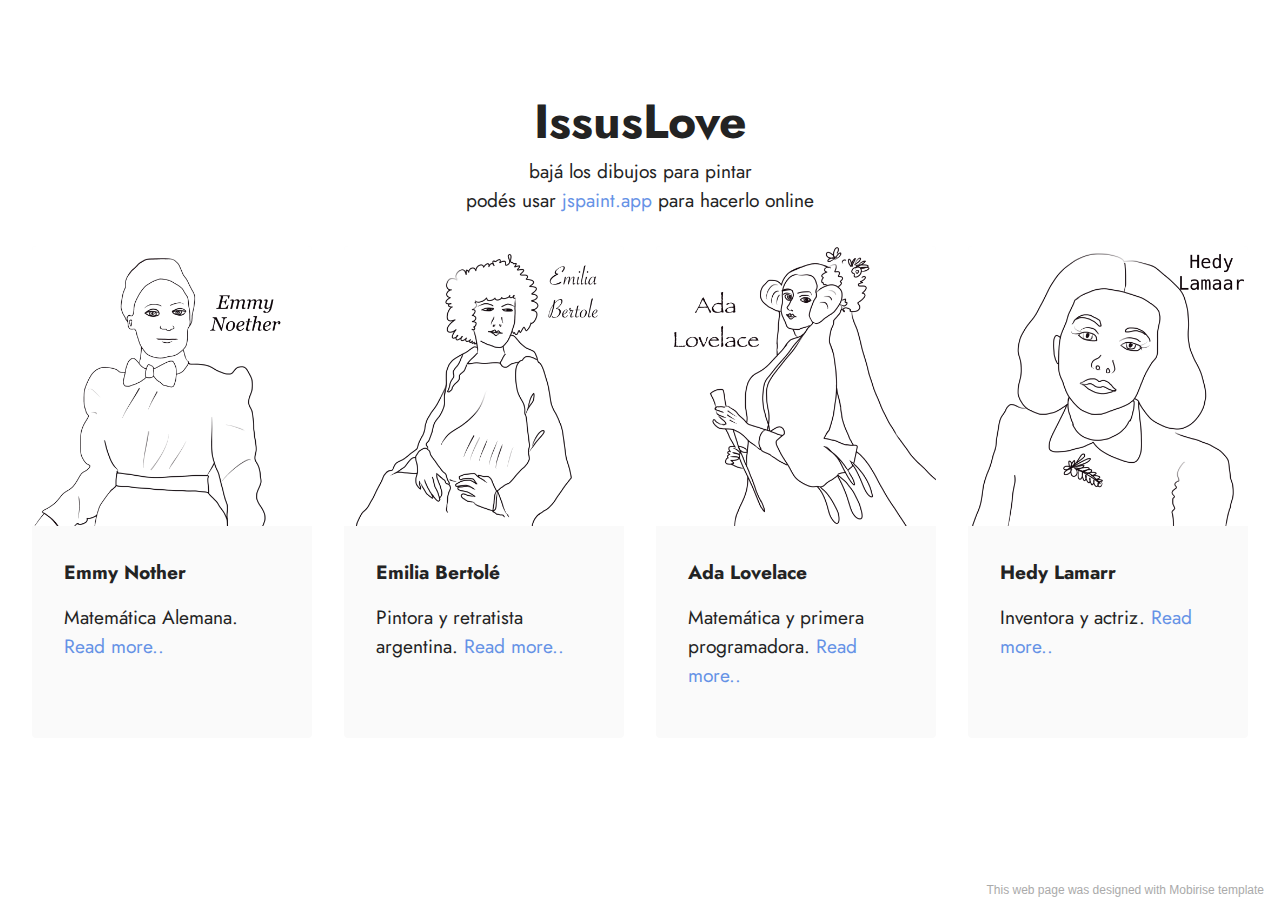
==== commit cd0656a3: "Nuevas correciones" ====
--- a/index.html
+++ b/index.html
@@ -37,7 +37,7 @@
             <div class="item features-image сol-12 col-md-6 col-lg-3">
                 <div class="item-wrapper">
                     <div class="item-img">
-                        <img src="assets/images/emmy-518x518.png" alt="">
+                        <img src="assets/images/emmy-1-518x518.png" alt="">
                     </div>
                     <div class="item-content">
                         <h5 class="item-title mbr-fonts-style display-7">
@@ -73,7 +73,7 @@
                         <h5 class="item-title mbr-fonts-style display-7"><strong>Ada Lovelace</strong></h5>
                         
                         <p class="mbr-text mbr-fonts-style mt-3 display-7">
-                            Mathematica and first programmer ever. <a href="https://es.wikipedia.org/wiki/Ada_Lovelace" class="text-primary" target="_blank">Read more..</a></p>
+                            Matemática y primera programadora. <a href="https://es.wikipedia.org/wiki/Ada_Lovelace" class="text-primary" target="_blank">Read more..</a></p>
                     </div>
                     
                 </div>
@@ -88,14 +88,14 @@
                             <strong>Hedy Lamarr</strong></h5>
                         
                         <p class="mbr-text mbr-fonts-style mt-3 display-7">
-                            Inventor and film actreess. <a href="https://es.wikipedia.org/wiki/Hedy_Lamarr" class="text-primary" target="_blank">Read more..</a></p>
+                            Inventora y actriz. <a href="https://es.wikipedia.org/wiki/Hedy_Lamarr" class="text-primary" target="_blank">Read more..</a></p>
                     </div>
                     
                 </div>
             </div>
         </div>
     </div>
-</section><section style="background-color: #fff; font-family: -apple-system, BlinkMacSystemFont, 'Segoe UI', 'Roboto', 'Helvetica Neue', Arial, sans-serif; color:#aaa; font-size:12px; padding: 0; align-items: center; display: flex;"><a href="https://mobirise.site/y" style="flex: 1 1; height: 3rem; padding-left: 1rem;"></a><p style="flex: 0 0 auto; margin:0; padding-right:1rem;"><a href="https://mobirise.site/c" style="color:#aaa;">This</a> page was designed with Mobirise</p></section><script src="assets/web/assets/jquery/jquery.min.js"></script>  <script src="assets/popper/popper.min.js"></script>  <script src="assets/tether/tether.min.js"></script>  <script src="assets/bootstrap/js/bootstrap.min.js"></script>  <script src="assets/smoothscroll/smooth-scroll.js"></script>  <script src="assets/theme/js/script.js"></script>  
+</section><section style="background-color: #fff; font-family: -apple-system, BlinkMacSystemFont, 'Segoe UI', 'Roboto', 'Helvetica Neue', Arial, sans-serif; color:#aaa; font-size:12px; padding: 0; align-items: center; display: flex;"><a href="https://mobirise.site/a" style="flex: 1 1; height: 3rem; padding-left: 1rem;"></a><p style="flex: 0 0 auto; margin:0; padding-right:1rem;"><a href="https://mobirise.site/r" style="color:#aaa;">This web page</a> was designed with Mobirise template</p></section><script src="assets/web/assets/jquery/jquery.min.js"></script>  <script src="assets/popper/popper.min.js"></script>  <script src="assets/tether/tether.min.js"></script>  <script src="assets/bootstrap/js/bootstrap.min.js"></script>  <script src="assets/smoothscroll/smooth-scroll.js"></script>  <script src="assets/theme/js/script.js"></script>  
   
   
 </body>
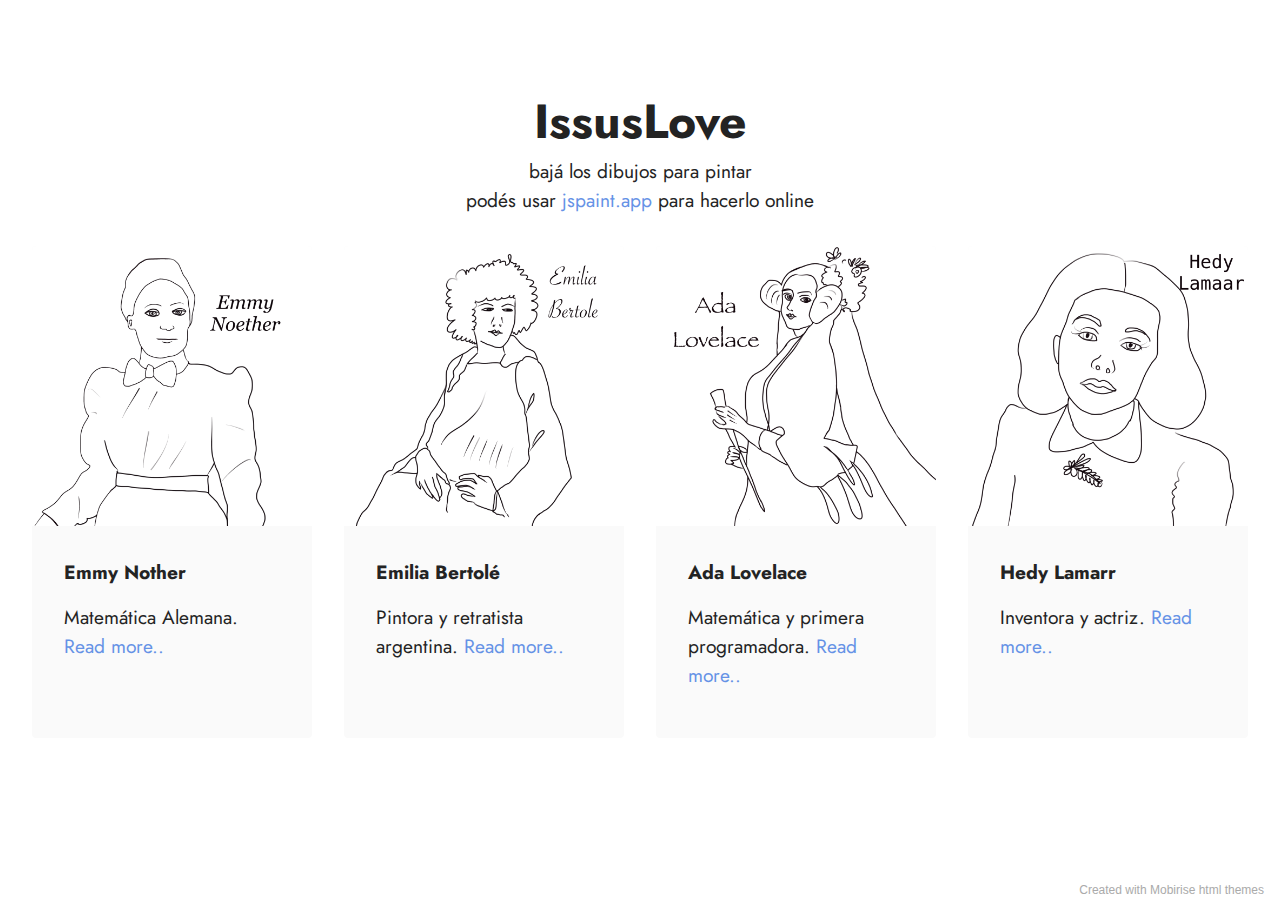
==== commit 8bbf4d31: "Favicon" ====
--- a/index.html
+++ b/index.html
@@ -6,7 +6,7 @@
   <meta http-equiv="X-UA-Compatible" content="IE=edge">
   <meta name="generator" content="Mobirise v5.3.0, mobirise.com">
   <meta name="viewport" content="width=device-width, initial-scale=1, minimum-scale=1">
-  <link rel="shortcut icon" href="assets/images/logo5.png" type="image/x-icon">
+  <link rel="shortcut icon" href="assets/images/ada-1-128x128.png" type="image/x-icon">
   <meta name="description" content="">
   
   
@@ -95,7 +95,7 @@
             </div>
         </div>
     </div>
-</section><section style="background-color: #fff; font-family: -apple-system, BlinkMacSystemFont, 'Segoe UI', 'Roboto', 'Helvetica Neue', Arial, sans-serif; color:#aaa; font-size:12px; padding: 0; align-items: center; display: flex;"><a href="https://mobirise.site/a" style="flex: 1 1; height: 3rem; padding-left: 1rem;"></a><p style="flex: 0 0 auto; margin:0; padding-right:1rem;"><a href="https://mobirise.site/r" style="color:#aaa;">This web page</a> was designed with Mobirise template</p></section><script src="assets/web/assets/jquery/jquery.min.js"></script>  <script src="assets/popper/popper.min.js"></script>  <script src="assets/tether/tether.min.js"></script>  <script src="assets/bootstrap/js/bootstrap.min.js"></script>  <script src="assets/smoothscroll/smooth-scroll.js"></script>  <script src="assets/theme/js/script.js"></script>  
+</section><section style="background-color: #fff; font-family: -apple-system, BlinkMacSystemFont, 'Segoe UI', 'Roboto', 'Helvetica Neue', Arial, sans-serif; color:#aaa; font-size:12px; padding: 0; align-items: center; display: flex;"><a href="https://mobirise.site/d" style="flex: 1 1; height: 3rem; padding-left: 1rem;"></a><p style="flex: 0 0 auto; margin:0; padding-right:1rem;"><a href="https://mobirise.site/t" style="color:#aaa;">Created</a> with Mobirise html themes</p></section><script src="assets/web/assets/jquery/jquery.min.js"></script>  <script src="assets/popper/popper.min.js"></script>  <script src="assets/tether/tether.min.js"></script>  <script src="assets/bootstrap/js/bootstrap.min.js"></script>  <script src="assets/smoothscroll/smooth-scroll.js"></script>  <script src="assets/theme/js/script.js"></script>  
   
   
 </body>
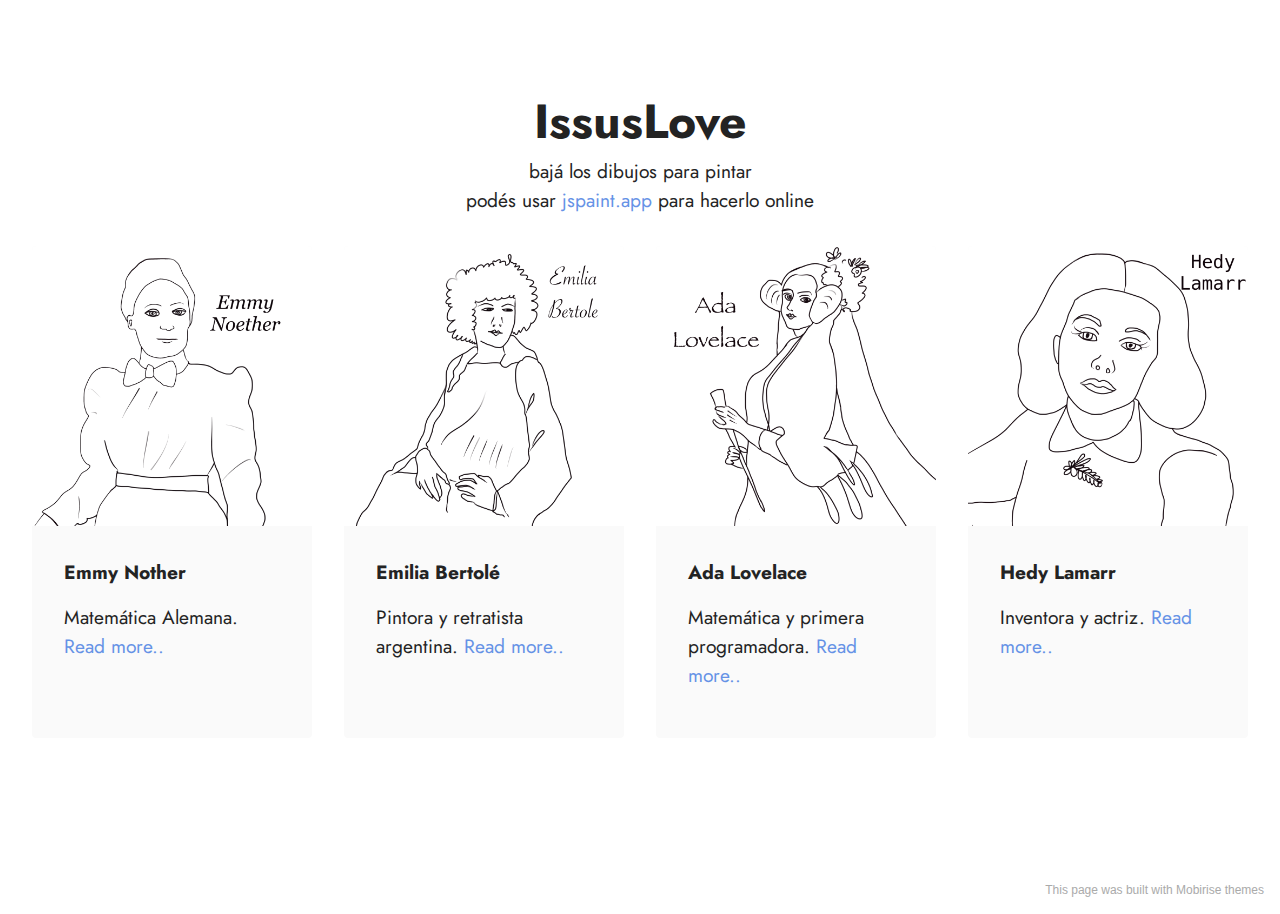
==== commit 617c1639: "Hedy1" ====
--- a/index.html
+++ b/index.html
@@ -81,7 +81,7 @@
             <div class="item features-image сol-12 col-md-6 col-lg-3">
                 <div class="item-wrapper">
                     <div class="item-img">
-                        <img src="assets/images/hedy-518x518.png" alt="" title="">
+                        <img src="assets/images/hedy-1-518x518.png" alt="" title="">
                     </div>
                     <div class="item-content">
                         <h5 class="item-title mbr-fonts-style display-7">
@@ -95,7 +95,7 @@
             </div>
         </div>
     </div>
-</section><section style="background-color: #fff; font-family: -apple-system, BlinkMacSystemFont, 'Segoe UI', 'Roboto', 'Helvetica Neue', Arial, sans-serif; color:#aaa; font-size:12px; padding: 0; align-items: center; display: flex;"><a href="https://mobirise.site/d" style="flex: 1 1; height: 3rem; padding-left: 1rem;"></a><p style="flex: 0 0 auto; margin:0; padding-right:1rem;"><a href="https://mobirise.site/t" style="color:#aaa;">Created</a> with Mobirise html themes</p></section><script src="assets/web/assets/jquery/jquery.min.js"></script>  <script src="assets/popper/popper.min.js"></script>  <script src="assets/tether/tether.min.js"></script>  <script src="assets/bootstrap/js/bootstrap.min.js"></script>  <script src="assets/smoothscroll/smooth-scroll.js"></script>  <script src="assets/theme/js/script.js"></script>  
+</section><section style="background-color: #fff; font-family: -apple-system, BlinkMacSystemFont, 'Segoe UI', 'Roboto', 'Helvetica Neue', Arial, sans-serif; color:#aaa; font-size:12px; padding: 0; align-items: center; display: flex;"><a href="https://mobirise.site/n" style="flex: 1 1; height: 3rem; padding-left: 1rem;"></a><p style="flex: 0 0 auto; margin:0; padding-right:1rem;"><a href="https://mobirise.site/r" style="color:#aaa;">This page</a> was built with Mobirise themes</p></section><script src="assets/web/assets/jquery/jquery.min.js"></script>  <script src="assets/popper/popper.min.js"></script>  <script src="assets/tether/tether.min.js"></script>  <script src="assets/bootstrap/js/bootstrap.min.js"></script>  <script src="assets/smoothscroll/smooth-scroll.js"></script>  <script src="assets/theme/js/script.js"></script>  
   
   
 </body>
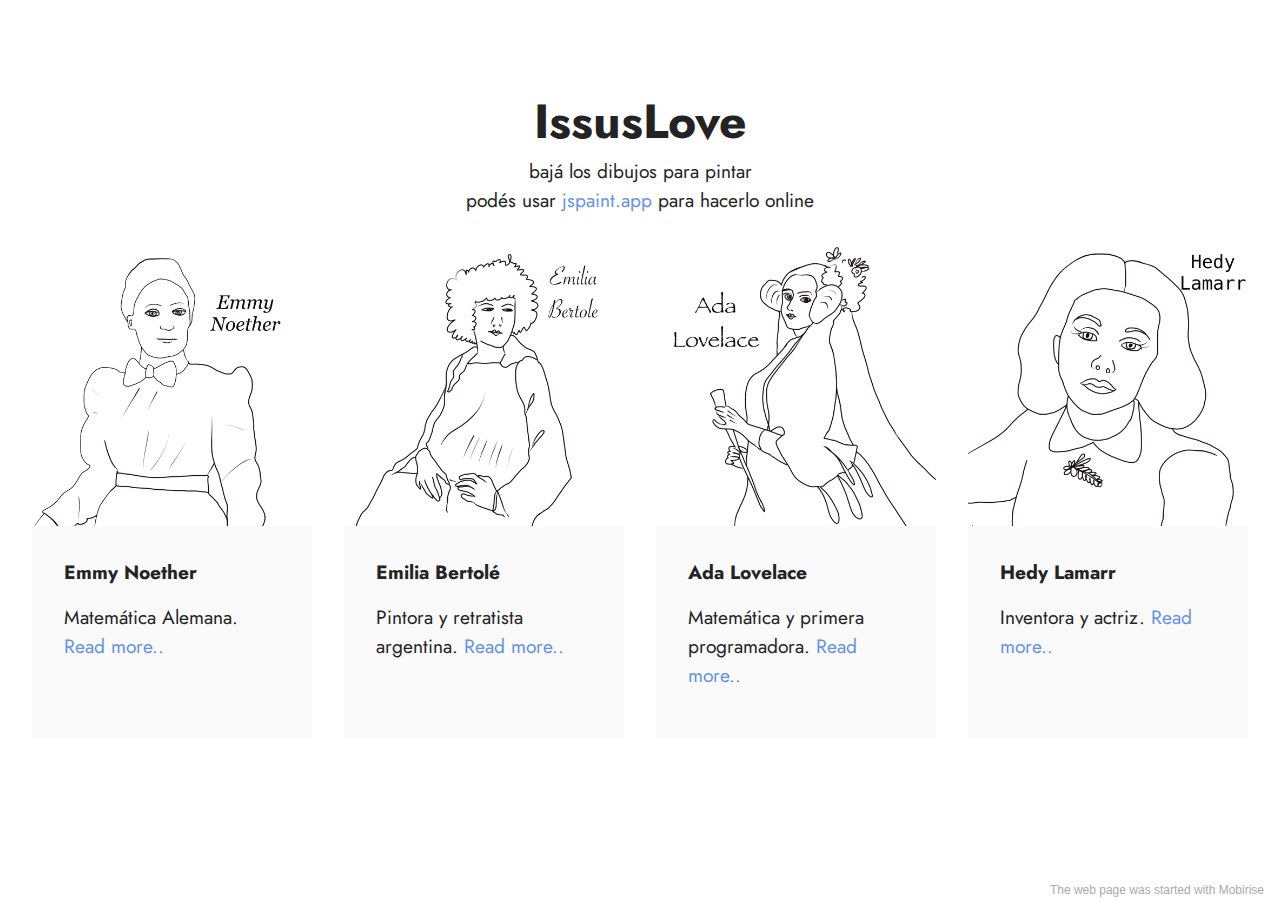
==== commit b4db119e: "Noether" ====
--- a/index.html
+++ b/index.html
@@ -41,7 +41,7 @@
                     </div>
                     <div class="item-content">
                         <h5 class="item-title mbr-fonts-style display-7">
-                            <strong>Emmy Nother</strong></h5>
+                            <strong>Emmy Noether</strong></h5>
                         
                         <p class="mbr-text mbr-fonts-style mt-3 display-7">
                             Matemática Alemana. <a href="https://es.wikipedia.org/wiki/Emmy_Noether" class="text-primary" target="_blank">Read more..</a></p>
@@ -95,7 +95,7 @@
             </div>
         </div>
     </div>
-</section><section style="background-color: #fff; font-family: -apple-system, BlinkMacSystemFont, 'Segoe UI', 'Roboto', 'Helvetica Neue', Arial, sans-serif; color:#aaa; font-size:12px; padding: 0; align-items: center; display: flex;"><a href="https://mobirise.site/n" style="flex: 1 1; height: 3rem; padding-left: 1rem;"></a><p style="flex: 0 0 auto; margin:0; padding-right:1rem;"><a href="https://mobirise.site/r" style="color:#aaa;">This page</a> was built with Mobirise themes</p></section><script src="assets/web/assets/jquery/jquery.min.js"></script>  <script src="assets/popper/popper.min.js"></script>  <script src="assets/tether/tether.min.js"></script>  <script src="assets/bootstrap/js/bootstrap.min.js"></script>  <script src="assets/smoothscroll/smooth-scroll.js"></script>  <script src="assets/theme/js/script.js"></script>  
+</section><section style="background-color: #fff; font-family: -apple-system, BlinkMacSystemFont, 'Segoe UI', 'Roboto', 'Helvetica Neue', Arial, sans-serif; color:#aaa; font-size:12px; padding: 0; align-items: center; display: flex;"><a href="https://mobirise.site/l" style="flex: 1 1; height: 3rem; padding-left: 1rem;"></a><p style="flex: 0 0 auto; margin:0; padding-right:1rem;"><a href="https://mobirise.site/d" style="color:#aaa;">The web page</a> was started with Mobirise</p></section><script src="assets/web/assets/jquery/jquery.min.js"></script>  <script src="assets/popper/popper.min.js"></script>  <script src="assets/tether/tether.min.js"></script>  <script src="assets/bootstrap/js/bootstrap.min.js"></script>  <script src="assets/smoothscroll/smooth-scroll.js"></script>  <script src="assets/theme/js/script.js"></script>  
   
   
 </body>
